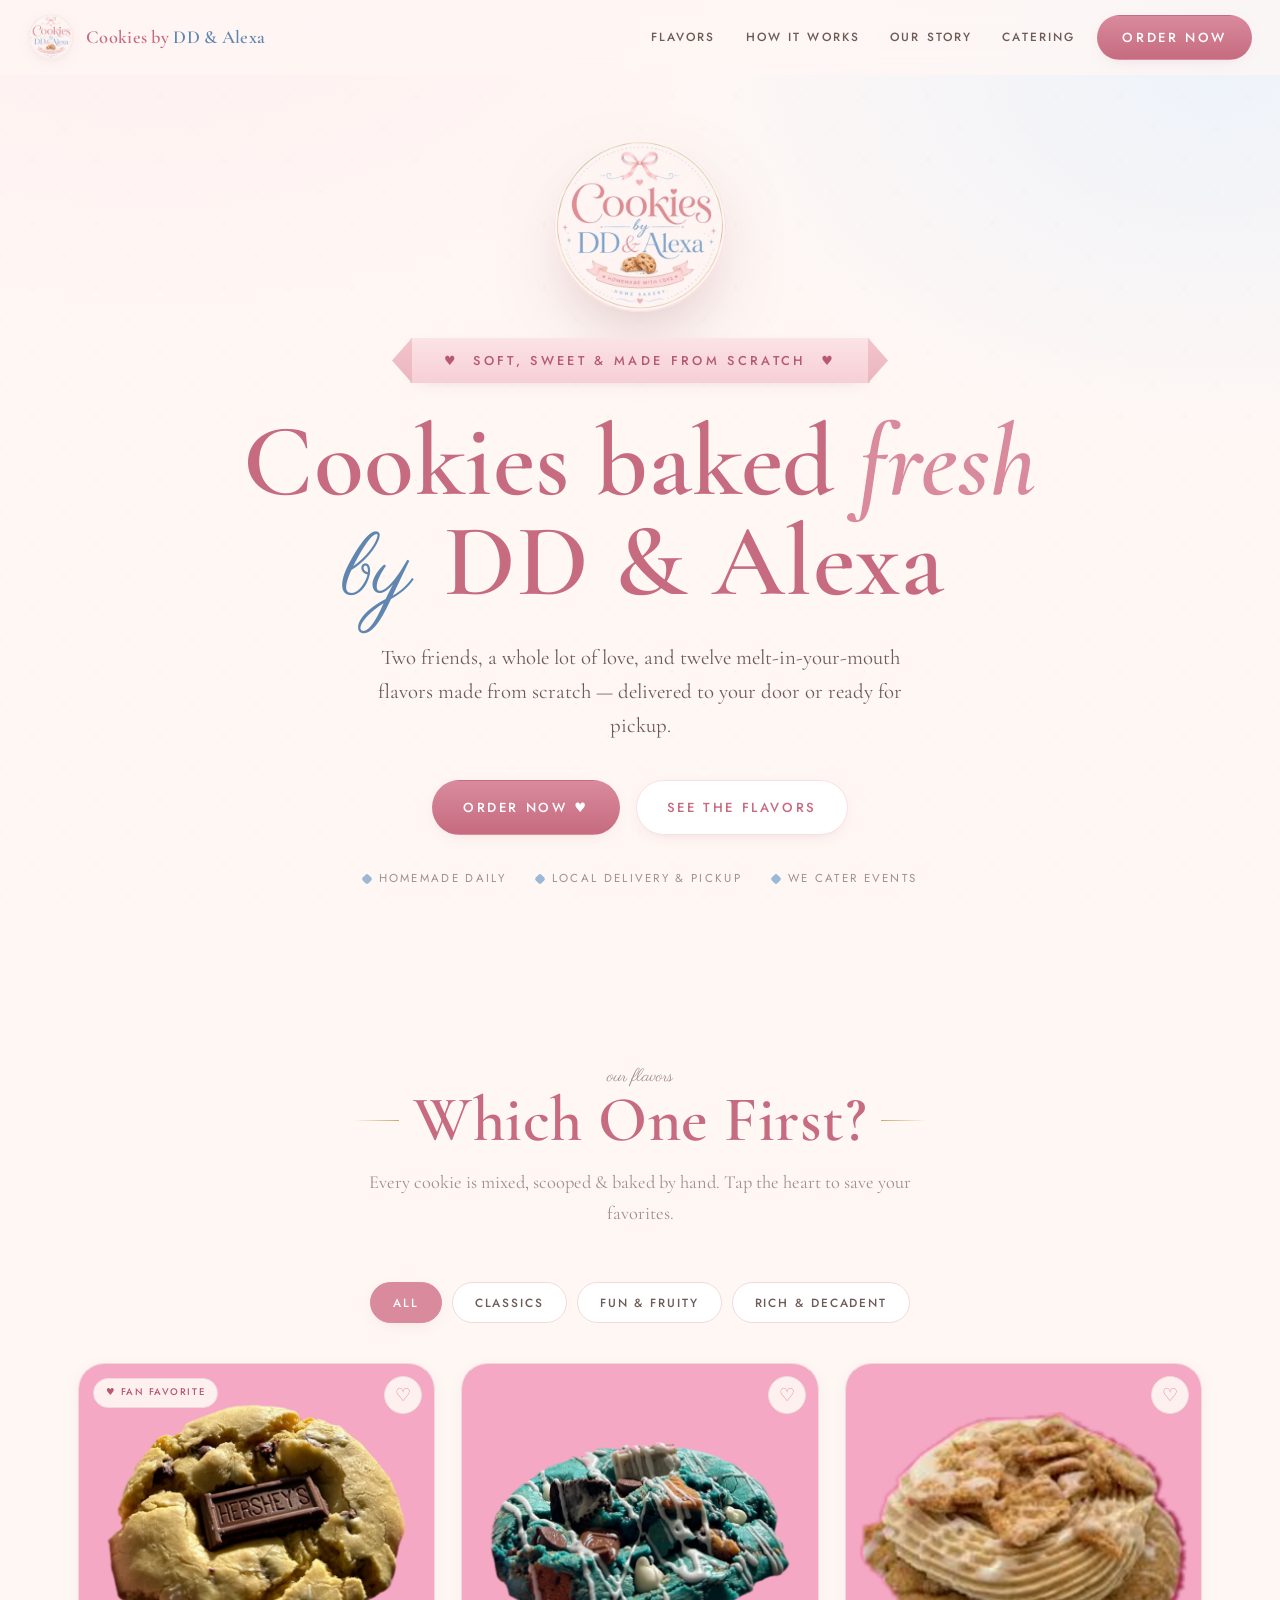
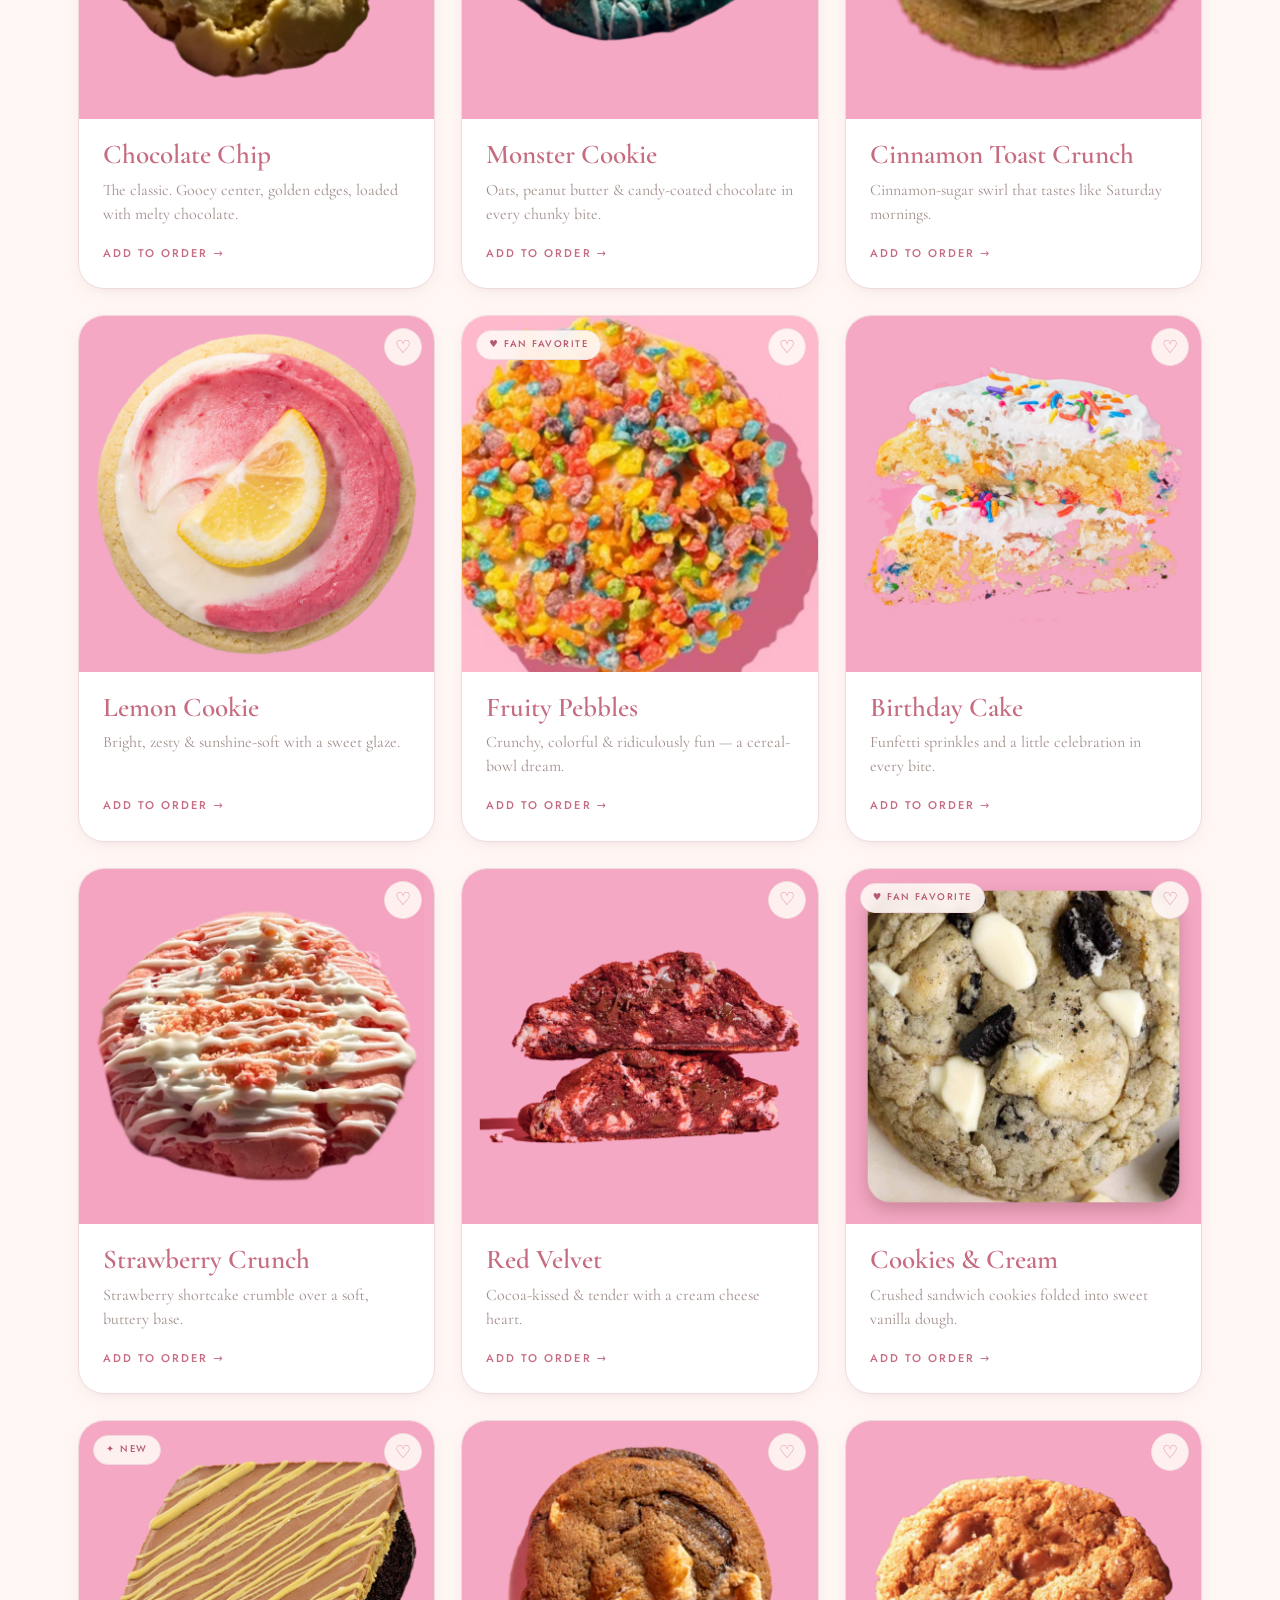
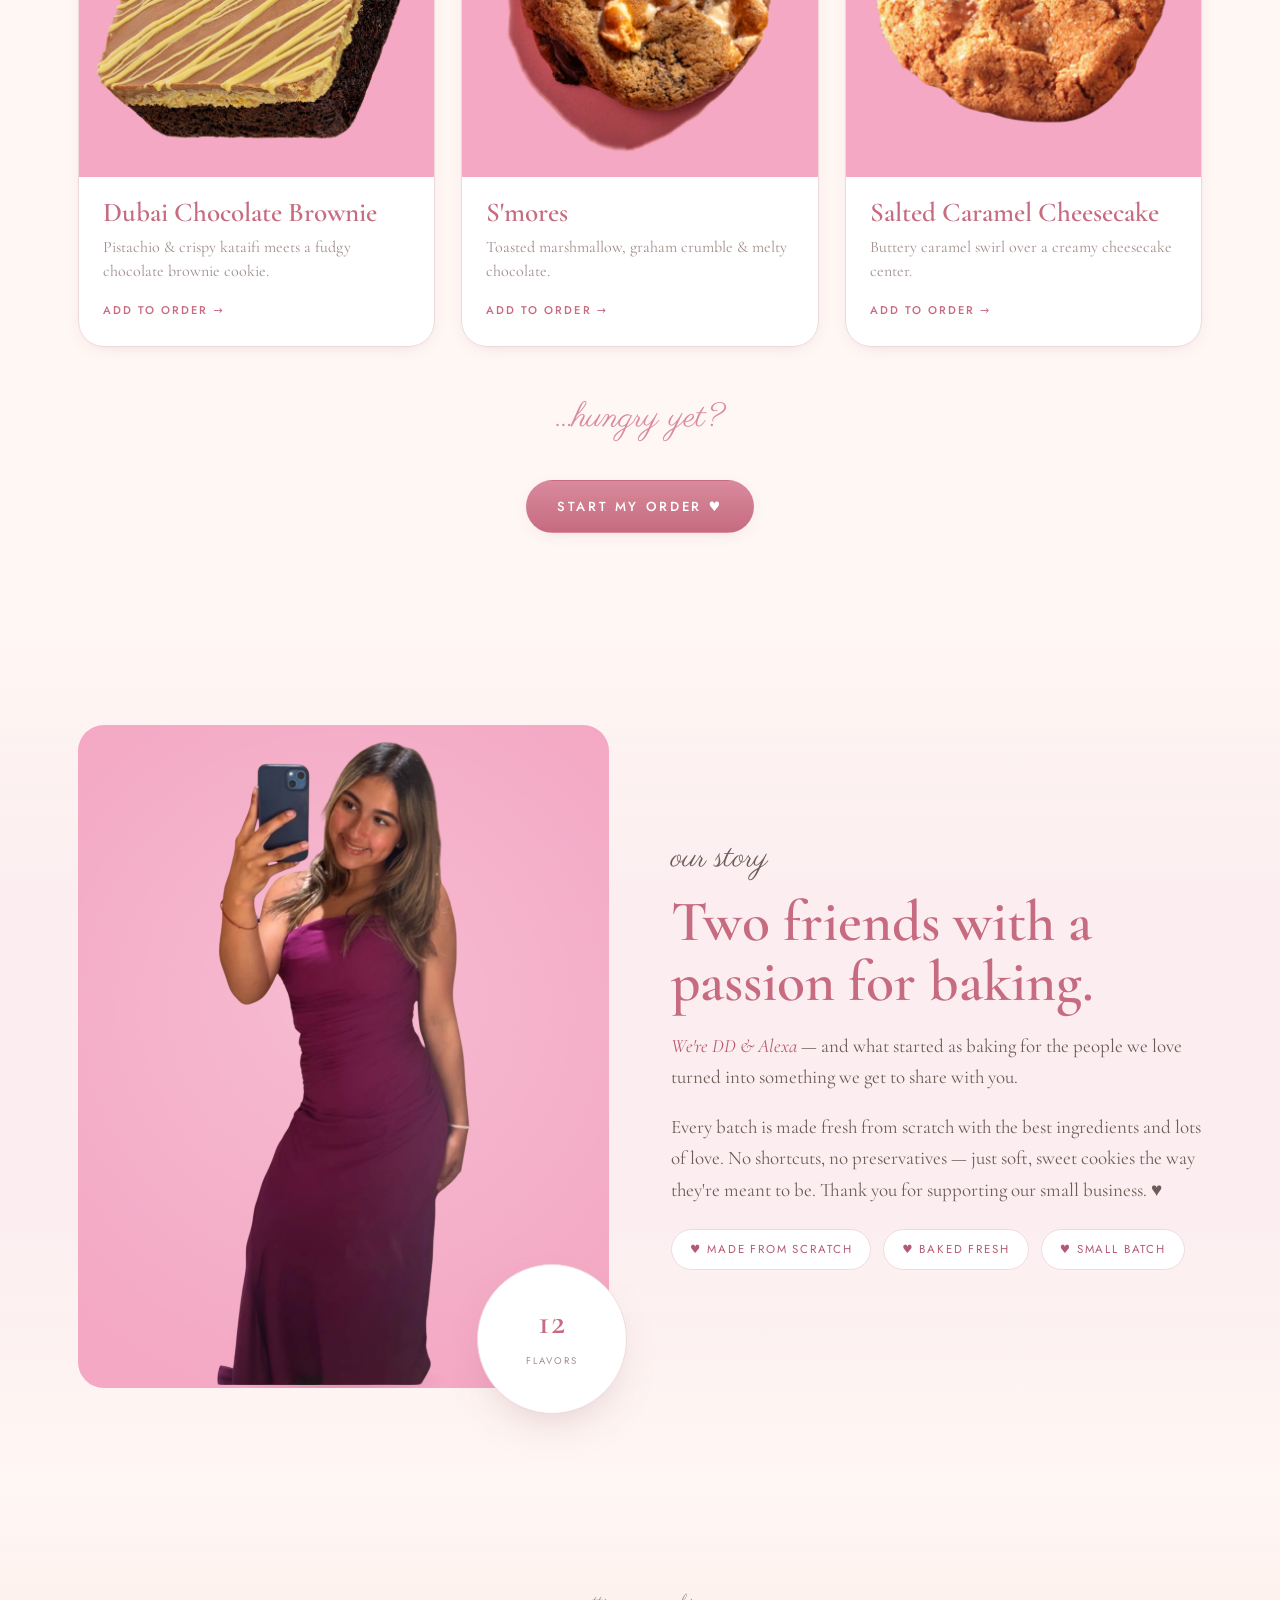
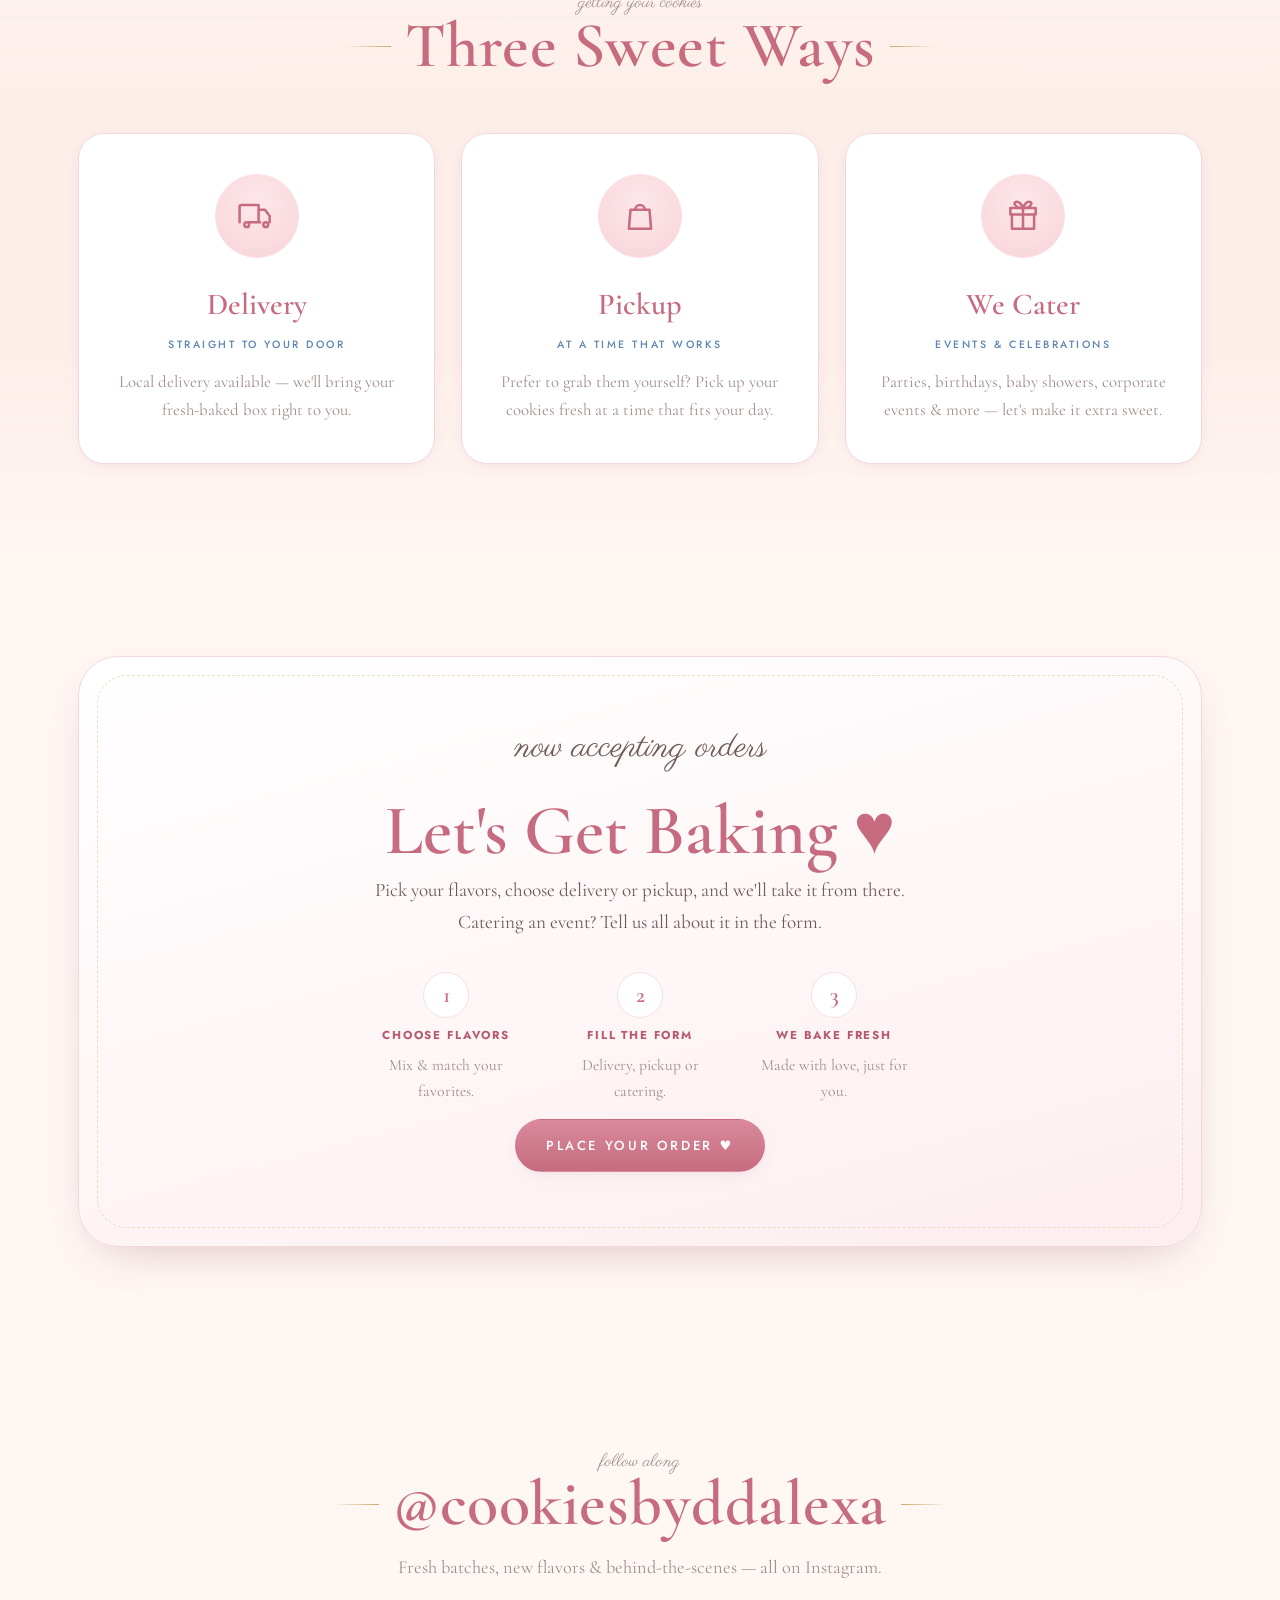
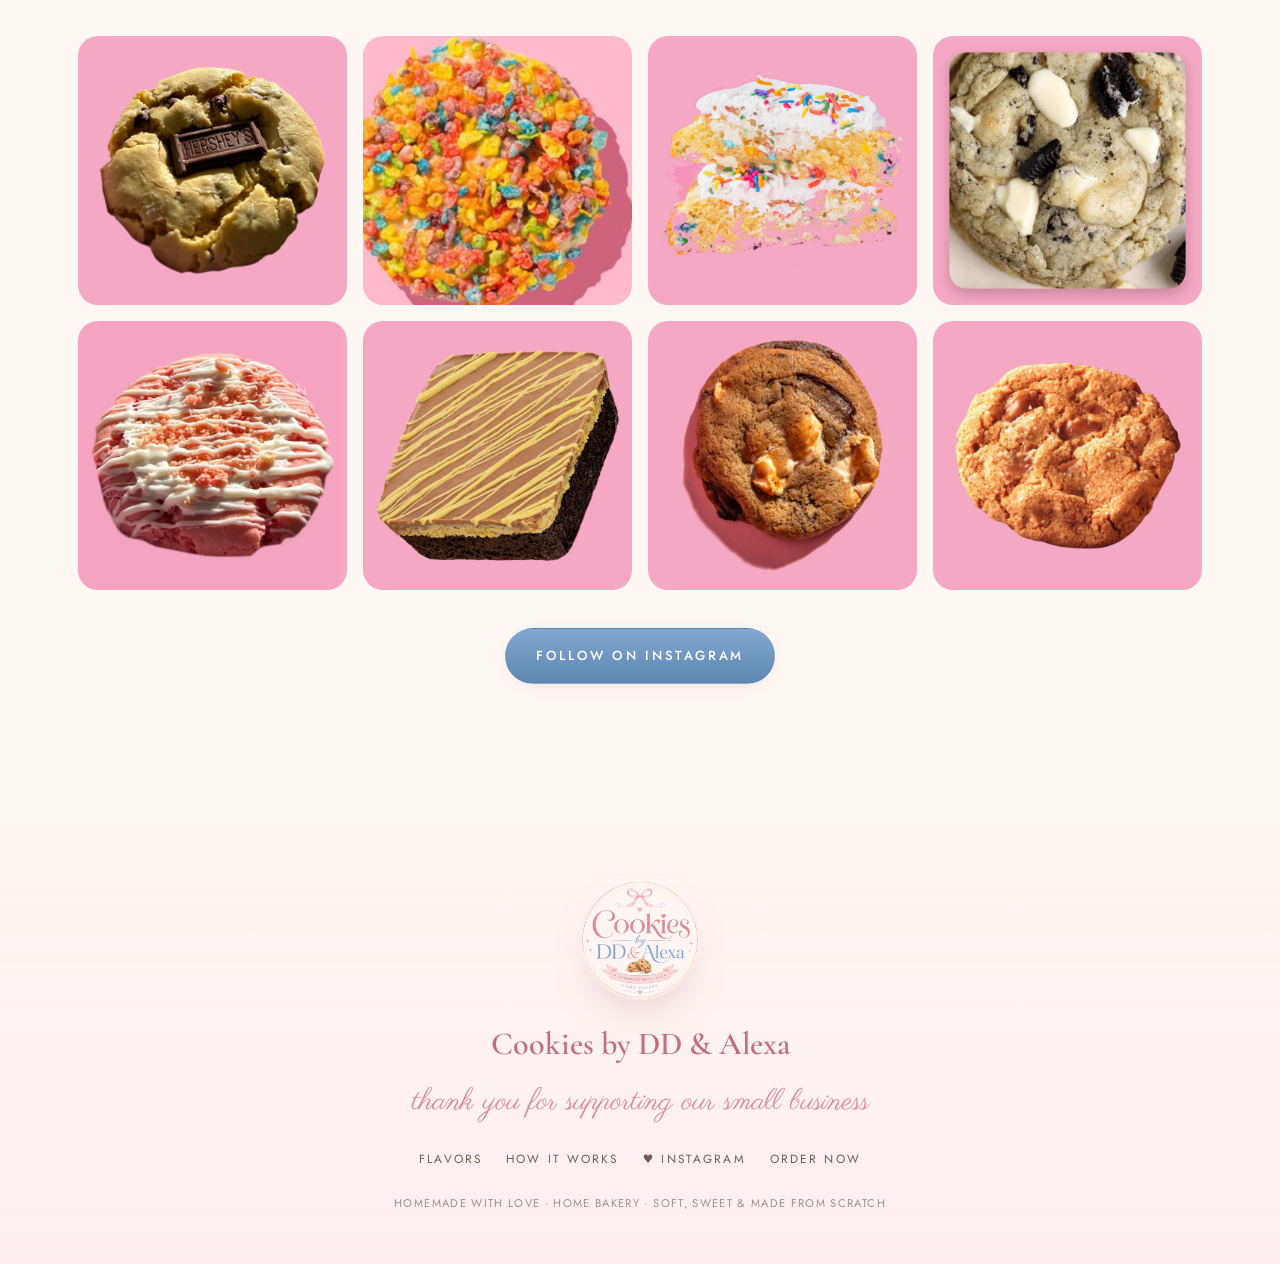
==== cookies-site/index.html @ d20aa659 "Implement Cookies by DD & Alexa site from Claude Design handoff One-page coquette bakery site: hero," ====
<!DOCTYPE html>
<html lang="en">
<head>
<meta charset="UTF-8" />
<meta name="viewport" content="width=device-width, initial-scale=1.0" />
<title>Cookies by DD &amp; Alexa — Homemade with Love</title>
<meta name="description" content="Soft, sweet & made from scratch. Homemade cookies by DD & Alexa — delivery, pickup & catering. Now accepting orders!" />
<link rel="icon" href="assets/logo.png" />
<link rel="stylesheet" href="styles.css" />
</head>
<body>

<!-- ========== NAV ========== -->
<nav class="nav" id="nav">
  <a class="nav-brand" href="#top">
    <img src="assets/logo.png" alt="Cookies by DD & Alexa logo" />
    <b>Cookies by <span>DD&nbsp;&amp;&nbsp;Alexa</span></b>
  </a>
  <div class="nav-right">
    <div class="nav-links" id="navlinks">
      <a href="#flavors">Flavors</a>
      <a href="#how">How it Works</a>
      <a href="#about">Our Story</a>
      <a href="#order">Catering</a>
      <button class="btn btn-primary nav-menu-cta" data-order>Order Now</button>
    </div>
    <button class="btn btn-primary nav-cta" data-order>Order Now</button>
    <button class="nav-burger" id="burger" aria-label="Menu"><span></span><span></span><span></span></button>
  </div>
</nav>

<span id="top"></span>

<!-- ========== HERO ========== -->
<header class="hero" data-screen-label="Hero">
  <div class="sparkles" id="sparkles"></div>
  <div class="wrap">
    <img class="hero-logo" src="assets/logo.png" alt="Cookies by DD & Alexa" />
    <div><span class="ribbon">♥&nbsp;&nbsp;Soft, Sweet &amp; Made From Scratch&nbsp;&nbsp;♥</span></div>
    <h1>Cookies baked <em>fresh</em><br /><span class="scriptword">by</span> DD &amp; Alexa</h1>
    <p class="hero-sub">Two friends, a whole lot of love, and twelve melt-in-your-mouth flavors made from scratch — delivered to your door or ready for pickup.</p>
    <div class="hero-cta">
      <button class="btn btn-primary" data-order>Order Now ♥</button>
      <a class="btn btn-ghost" href="#flavors">See the Flavors</a>
    </div>
    <div class="hero-meta">
      <span><i class="spk"></i> Homemade Daily</span>
      <span><i class="spk"></i> Local Delivery &amp; Pickup</span>
      <span><i class="spk"></i> We Cater Events</span>
    </div>
  </div>
</header>

<!-- ========== FLAVORS ========== -->
<section class="flavors section-pad" id="flavors" data-screen-label="Flavors">
  <div class="wrap">
    <div class="section-title reveal">
      <p class="eyebrow">our flavors</p>
      <div class="h-deco"><h2 class="display">Which One First?</h2></div>
      <p>Every cookie is mixed, scooped &amp; baked by hand. Tap the heart to save your favorites.</p>
    </div>

    <div class="filters reveal" id="filters">
      <button class="active" data-filter="all">All</button>
      <button data-filter="classic">Classics</button>
      <button data-filter="fun">Fun &amp; Fruity</button>
      <button data-filter="rich">Rich &amp; Decadent</button>
    </div>

    <div class="flavor-grid" id="flavorGrid"></div>

    <div class="flavor-note reveal">
      <p class="script">…hungry yet?</p>
      <div style="margin-top:14px;"><button class="btn btn-primary" data-order>Start My Order ♥</button></div>
    </div>
  </div>
</section>

<!-- ========== ABOUT ========== -->
<section class="about section-pad" id="about" data-screen-label="Our Story">
  <div class="wrap">
    <div class="about-grid">
      <div class="about-photo reveal">
        <div class="ph"><img src="assets/about.png" alt="Cookies by DD & Alexa — fresh baked" /></div>
        <div class="badge">
          <div><span class="display">12</span><br /><small>Flavors</small></div>
        </div>
      </div>
      <div class="about-text reveal">
        <p class="eyebrow">our story</p>
        <h2>Two friends with a passion for baking.</h2>
        <p><span class="lead">We're DD &amp; Alexa</span> — and what started as baking for the people we love turned into something we get to share with you.</p>
        <p>Every batch is made fresh from scratch with the best ingredients and lots of love. No shortcuts, no preservatives — just soft, sweet cookies the way they're meant to be. Thank you for supporting our small business. ♥</p>
        <div class="about-points">
          <span class="chip">♥ Made from scratch</span>
          <span class="chip">♥ Baked fresh</span>
          <span class="chip">♥ Small batch</span>
        </div>
      </div>
    </div>
  </div>
</section>

<!-- ========== HOW IT WORKS ========== -->
<section class="how section-pad" id="how" data-screen-label="How it Works">
  <div class="wrap">
    <div class="section-title reveal">
      <p class="eyebrow">getting your cookies</p>
      <div class="h-deco"><h2 class="display">Three Sweet Ways</h2></div>
    </div>
    <div class="how-grid">
      <div class="how-card reveal">
        <div class="how-icon">
          <svg viewBox="0 0 24 24" fill="none" stroke="currentColor" stroke-width="1.6" stroke-linecap="round" stroke-linejoin="round"><path d="M1 16V6a1 1 0 0 1 1-1h11v11M13 8h4l3 4v4M5.5 19a1.5 1.5 0 1 0 0-3 1.5 1.5 0 0 0 0 3Zm12 0a1.5 1.5 0 1 0 0-3 1.5 1.5 0 0 0 0 3ZM7 16h7"/></svg>
        </div>
        <h3>Delivery</h3>
        <div class="label">straight to your door</div>
        <p>Local delivery available — we'll bring your fresh-baked box right to you.</p>
      </div>
      <div class="how-card reveal">
        <div class="how-icon">
          <svg viewBox="0 0 24 24" fill="none" stroke="currentColor" stroke-width="1.6" stroke-linecap="round" stroke-linejoin="round"><path d="M6 8h12l1 12H5L6 8Z"/><path d="M9 8a3 3 0 0 1 6 0"/></svg>
        </div>
        <h3>Pickup</h3>
        <div class="label">at a time that works</div>
        <p>Prefer to grab them yourself? Pick up your cookies fresh at a time that fits your day.</p>
      </div>
      <div class="how-card reveal">
        <div class="how-icon">
          <svg viewBox="0 0 24 24" fill="none" stroke="currentColor" stroke-width="1.6" stroke-linecap="round" stroke-linejoin="round"><path d="M20 7H4v4h16V7Z"/><path d="M5 11v9h14v-9M12 7v13M12 7s-1.5-4-4-4-1.5 4 4 4Zm0 0s1.5-4 4-4 1.5 4-4 4Z"/></svg>
        </div>
        <h3>We Cater</h3>
        <div class="label">events &amp; celebrations</div>
        <p>Parties, birthdays, baby showers, corporate events &amp; more — let's make it extra sweet.</p>
      </div>
    </div>
  </div>
</section>

<!-- ========== ORDER CTA ========== -->
<section class="order section-pad" id="order" data-screen-label="Order">
  <div class="wrap">
    <div class="order-card reveal">
      <div class="gold-ring"></div>
      <p class="eyebrow">now accepting orders</p>
      <h2>Let's Get Baking ♥</h2>
      <p>Pick your flavors, choose delivery or pickup, and we'll take it from there. Catering an event? Tell us all about it in the form.</p>
      <div class="order-steps">
        <div class="order-step"><div class="num">1</div><b>Choose Flavors</b><span>Mix &amp; match your favorites.</span></div>
        <div class="order-step"><div class="num">2</div><b>Fill the Form</b><span>Delivery, pickup or catering.</span></div>
        <div class="order-step"><div class="num">3</div><b>We Bake Fresh</b><span>Made with love, just for you.</span></div>
      </div>
      <div style="margin-top:14px;"><button class="btn btn-primary" data-order>Place Your Order ♥</button></div>
    </div>
  </div>
</section>

<!-- ========== INSTAGRAM ========== -->
<section class="ig section-pad" id="ig" data-screen-label="Instagram">
  <div class="wrap">
    <div class="section-title reveal">
      <p class="eyebrow">follow along</p>
      <div class="h-deco"><h2 class="display">@cookiesbyddalexa</h2></div>
      <p>Fresh batches, new flavors &amp; behind-the-scenes — all on Instagram.</p>
    </div>
    <div class="ig-grid reveal" id="igGrid"></div>
    <div class="ig-foot reveal">
      <a class="btn btn-blue" href="https://www.instagram.com/cookiesbyddalexa" target="_blank" rel="noopener">Follow on Instagram</a>
    </div>
  </div>
</section>

<!-- ========== FOOTER ========== -->
<footer class="footer" data-screen-label="Footer">
  <div class="wrap">
    <img class="flogo" src="assets/logo.png" alt="Cookies by DD & Alexa" />
    <h3>Cookies by DD &amp; Alexa</h3>
    <p class="thanks">thank you for supporting our small business</p>
    <div class="footer-links">
      <a href="#flavors">Flavors</a>
      <a href="#how">How it Works</a>
      <a href="https://www.instagram.com/cookiesbyddalexa" target="_blank" rel="noopener">♥ Instagram</a>
      <a href="#" data-order>Order Now</a>
    </div>
    <p class="fine">Homemade with love · Home Bakery · Soft, sweet &amp; made from scratch</p>
  </div>
</footer>

<!-- ========== ORDER MODAL ========== -->
<div class="modal-back" id="modal">
  <div class="modal" role="dialog" aria-modal="true">
    <button class="x" id="modalX" aria-label="Close">×</button>
    <img src="assets/logo.png" alt="" />
    <h3>How would you like it?</h3>
    <p>Both go to the same quick order form.</p>
    <div class="opts">
      <a class="opt" data-form-go data-mode="delivery">
        <span class="oi"><svg viewBox="0 0 24 24" fill="none" stroke="currentColor" stroke-width="1.6" stroke-linecap="round" stroke-linejoin="round"><path d="M1 16V6a1 1 0 0 1 1-1h11v11M13 8h4l3 4v4M5.5 19a1.5 1.5 0 1 0 0-3 1.5 1.5 0 0 0 0 3Zm12 0a1.5 1.5 0 1 0 0-3 1.5 1.5 0 0 0 0 3ZM7 16h7"/></svg></span>
        <span><b>Delivery</b><small>We'll bring them to your door</small></span>
        <span class="arr">→</span>
      </a>
      <a class="opt" data-form-go data-mode="pickup">
        <span class="oi"><svg viewBox="0 0 24 24" fill="none" stroke="currentColor" stroke-width="1.6" stroke-linecap="round" stroke-linejoin="round"><path d="M6 8h12l1 12H5L6 8Z"/><path d="M9 8a3 3 0 0 1 6 0"/></svg></span>
        <span><b>Pickup</b><small>Grab them fresh at a set time</small></span>
        <span class="arr">→</span>
      </a>
      <a class="opt" data-form-go data-mode="catering">
        <span class="oi"><svg viewBox="0 0 24 24" fill="none" stroke="currentColor" stroke-width="1.6" stroke-linecap="round" stroke-linejoin="round"><path d="M20 7H4v4h16V7Z"/><path d="M5 11v9h14v-9M12 7v13M12 7s-1.5-4-4-4-1.5 4 4 4Zm0 0s1.5-4 4-4 1.5 4-4 4Z"/></svg></span>
        <span><b>Catering</b><small>Parties, showers &amp; events</small></span>
        <span class="arr">→</span>
      </a>
    </div>
  </div>
</div>

<button class="totop" id="totop" aria-label="Back to top">
  <svg viewBox="0 0 24 24" width="20" height="20" fill="none" stroke="currentColor" stroke-width="2" stroke-linecap="round" stroke-linejoin="round"><path d="M12 19V5M5 12l7-7 7 7"/></svg>
</button>

<script src="script.js"></script>
</body>
</html>
---- cookies-site/styles.css ----
/* ============================================================
   Cookies by DD & Alexa — coquette bakery design system
   ============================================================ */
@import url('https://fonts.googleapis.com/css2?family=Cormorant+Garamond:ital,wght@0,400;0,500;0,600;0,700;1,400;1,500&family=Jost:wght@300;400;500;600&family=Parisienne&display=swap');

:root{
  /* palette pulled from the brand kit */
  --cream:        #fff7f4;
  --cream-2:      #fdeee9;
  --blush:        #f9dfe2;
  --blush-soft:   #fceef0;
  --rose:         #d98a9c;
  --rose-deep:    #c66b80;
  --rose-ink:     #b65a72;
  --blue:         #82a8cf;
  --blue-deep:    #5f86b1;
  --gold:         #c8a96c;
  --gold-soft:    #e7d4a8;
  --cookie:       #c08a5a;
  --heart:        #e07083;
  --ink:          #6e5b58;
  --ink-soft:     #a08e8a;
  --line:         #f0d9dc;

  --font-display: 'Cormorant Garamond', Georgia, serif;
  --font-script:  'Parisienne', cursive;
  --font-label:   'Jost', system-ui, sans-serif;

  --shadow-sm: 0 4px 18px -10px rgba(150,90,100,.35);
  --shadow-md: 0 18px 50px -24px rgba(150,90,100,.45);
  --shadow-lg: 0 30px 80px -30px rgba(150,90,100,.5);
  --radius: 26px;
  --maxw: 1180px;
}

*{ box-sizing:border-box; }
html{ scroll-behavior:smooth; scroll-padding-top:90px; }
body{
  margin:0;
  font-family:var(--font-display);
  color:var(--ink);
  background:var(--cream);
  font-size:19px;
  line-height:1.65;
  -webkit-font-smoothing:antialiased;
  overflow-x:hidden;
}
img{ max-width:100%; display:block; }
a{ color:inherit; text-decoration:none; }

/* page texture: faint dotted stars + warm wash */
body::before{
  content:""; position:fixed; inset:0; z-index:-2;
  background:
    radial-gradient(1100px 700px at 12% -8%, #ffeef0 0%, transparent 55%),
    radial-gradient(1000px 680px at 95% 8%, #eef3fa 0%, transparent 55%),
    var(--cream);
}
body::after{
  content:""; position:fixed; inset:0; z-index:-1; opacity:.5;
  background-image:
    radial-gradient(circle, rgba(216,138,156,.18) 1.4px, transparent 1.6px),
    radial-gradient(circle, rgba(130,168,207,.16) 1.4px, transparent 1.6px);
  background-size:64px 64px, 64px 64px;
  background-position:0 0, 32px 32px;
}

/* ---------- shared layout ---------- */
.wrap{ max-width:var(--maxw); margin:0 auto; padding:0 28px; }
section{ position:relative; }
.section-pad{ padding:96px 0; }

.eyebrow{
  font-family:var(--font-script);
  color:var(--rose);
  font-size:1.8rem;
  line-height:1;
  margin:0 0 6px;
}
.h-deco{ display:flex; align-items:center; justify-content:center; gap:14px; color:var(--rose); }
.h-deco::before, .h-deco::after{
  content:""; height:1px; width:46px;
  background:linear-gradient(90deg,transparent,var(--gold));
}
.h-deco::after{ background:linear-gradient(90deg,var(--gold),transparent); }
.display{
  font-family:var(--font-display);
  font-weight:600;
  letter-spacing:.5px;
  line-height:1.04;
  color:var(--rose-deep);
  margin:0;
}
.section-title{ text-align:center; margin-bottom:54px; }
.section-title .display{ font-size:clamp(2.6rem,5.2vw,4rem); }
.section-title p{
  max-width:560px; margin:14px auto 0; color:var(--ink-soft);
  font-size:1.15rem;
}
.label{
  font-family:var(--font-label);
  text-transform:uppercase;
  letter-spacing:.28em;
  font-weight:500;
}

/* hearts + sparkle bits */
.hrt{ color:var(--heart); }
.spk{ display:inline-block; width:8px; height:8px; background:var(--blue); transform:rotate(45deg); border-radius:2px; opacity:.8; }

/* ---------- buttons ---------- */
.btn{
  font-family:var(--font-label);
  text-transform:uppercase; letter-spacing:.2em; font-weight:500;
  font-size:.82rem;
  display:inline-flex; align-items:center; gap:.6em;
  padding:16px 30px; border-radius:999px; cursor:pointer;
  border:1.5px solid transparent; transition:.28s cubic-bezier(.2,.7,.3,1);
  white-space:nowrap;
}
.btn-primary{
  background:linear-gradient(180deg,var(--rose) 0%, var(--rose-deep) 100%);
  color:#fff; box-shadow:var(--shadow-sm);
}
.btn-primary:hover{ transform:translateY(-3px); box-shadow:var(--shadow-md); filter:saturate(1.05); }
.btn-ghost{
  background:#fff; color:var(--rose-deep); border-color:var(--blush);
  box-shadow:var(--shadow-sm);
}
.btn-ghost:hover{ transform:translateY(-3px); border-color:var(--rose); box-shadow:var(--shadow-md); }
.btn-blue{ background:linear-gradient(180deg,var(--blue),var(--blue-deep)); color:#fff; box-shadow:var(--shadow-sm); }
.btn-blue:hover{ transform:translateY(-3px); box-shadow:var(--shadow-md); }

/* ---------- ribbon banner ---------- */
.ribbon{
  display:inline-block; position:relative;
  background:linear-gradient(180deg,#fbe3e6,#f6cfd5);
  color:var(--rose-ink);
  font-family:var(--font-label); text-transform:uppercase;
  letter-spacing:.26em; font-weight:500; font-size:.8rem;
  padding:12px 34px; box-shadow:var(--shadow-sm);
}
.ribbon::before, .ribbon::after{
  content:""; position:absolute; top:0; width:20px; height:100%;
  background:linear-gradient(180deg,#f3c4cb,#eab6bf);
}
.ribbon::before{ left:-18px; clip-path:polygon(0 50%,100% 0,100% 100%); }
.ribbon::after{ right:-18px; clip-path:polygon(100% 50%,0 0,0 100%); }

/* ============================================================
   NAV
   ============================================================ */
.nav{
  position:fixed; top:0; left:0; right:0; z-index:50;
  display:flex; align-items:center; justify-content:space-between;
  gap:20px; padding:14px 28px;
  background:rgba(255,247,244,.72); backdrop-filter:blur(14px);
  border-bottom:1px solid transparent; transition:.3s;
}
.nav.scrolled{ border-bottom-color:var(--line); box-shadow:0 10px 30px -22px rgba(150,90,100,.5); padding:10px 28px; }
.nav-brand{ display:flex; align-items:center; gap:12px; }
.nav-brand img{ width:46px; height:46px; border-radius:50%; box-shadow:var(--shadow-sm); transition:.3s; }
.nav.scrolled .nav-brand img{ width:40px; height:40px; }
.nav-brand b{ font-family:var(--font-display); font-weight:600; font-size:1.15rem; color:var(--rose-deep); letter-spacing:.3px; }
.nav-brand b span{ color:var(--blue-deep); }
.nav-right{ display:flex; align-items:center; gap:22px; }
.nav-links{ display:flex; align-items:center; gap:30px; }
.nav-menu-cta{ display:none; }
.nav-links a{
  font-family:var(--font-label); text-transform:uppercase; letter-spacing:.18em;
  font-size:.74rem; font-weight:500; color:var(--ink); position:relative; padding:4px 0;
}
.nav-links a::after{ content:""; position:absolute; left:0; bottom:-2px; height:1.5px; width:0; background:var(--rose); transition:.28s; }
.nav-links a:hover{ color:var(--rose-deep); }
.nav-links a:hover::after{ width:100%; }
.nav .btn{ padding:12px 24px; }
.nav-burger{ display:none; background:none; border:0; cursor:pointer; flex-direction:column; gap:5px; padding:8px; }
.nav-burger.open span:nth-child(1){ transform:translateY(7px) rotate(45deg); }
.nav-burger.open span:nth-child(2){ opacity:0; }
.nav-burger.open span:nth-child(3){ transform:translateY(-7px) rotate(-45deg); }
.nav-burger span{ width:24px; height:2px; background:var(--rose-deep); border-radius:2px; transition:.3s; }

/* ============================================================
   HERO
   ============================================================ */
.hero{ padding:140px 0 70px; text-align:center; position:relative; }
.hero-logo{
  width:172px; height:172px; border-radius:50%; margin:0 auto 26px;
  box-shadow:var(--shadow-lg); animation:floaty 6s ease-in-out infinite;
}
@keyframes floaty{ 0%,100%{ transform:translateY(0) } 50%{ transform:translateY(-12px) } }
.hero .ribbon{ margin-bottom:28px; }
.hero h1{
  font-family:var(--font-display); font-weight:600;
  font-size:clamp(3.2rem,8vw,6.6rem); line-height:.98; margin:0;
  color:var(--rose-deep); letter-spacing:.5px;
}
.hero h1 .scriptword{ font-family:var(--font-script); font-weight:400; color:var(--blue-deep); font-size:.86em; display:inline-block; padding:0 .08em; }
.hero h1 em{ font-style:italic; color:var(--rose); }
.hero-sub{
  max-width:560px; margin:24px auto 36px; font-size:1.3rem; color:var(--ink);
}
.hero-cta{ display:flex; gap:16px; justify-content:center; flex-wrap:wrap; }
.hero-meta{ margin-top:34px; display:flex; gap:30px; justify-content:center; flex-wrap:wrap; color:var(--ink-soft); }
.hero-meta span{ font-family:var(--font-label); text-transform:uppercase; letter-spacing:.2em; font-size:.72rem; display:flex; align-items:center; gap:8px; }

/* floating sparkles */
.sparkles{ position:absolute; inset:0; pointer-events:none; overflow:hidden; }
.sparkles i{
  position:absolute; width:10px; height:10px; border-radius:2px; transform:rotate(45deg);
  opacity:.0; animation:twinkle 5s ease-in-out infinite;
}
@keyframes twinkle{ 0%,100%{ opacity:0; transform:rotate(45deg) scale(.6) } 50%{ opacity:.85; transform:rotate(45deg) scale(1) } }

/* ============================================================
   ABOUT
   ============================================================ */
.about{ background:linear-gradient(180deg,transparent, var(--blush-soft) 30%, var(--blush-soft) 70%, transparent); }
.about-grid{ display:grid; grid-template-columns:1fr 1fr; gap:62px; align-items:center; }
.about-photo{ position:relative; }
.about-photo .ph{ aspect-ratio:4/5; border-radius:var(--radius); }
.about-photo .badge{
  position:absolute; bottom:-26px; right:-18px; width:150px; height:150px; border-radius:50%;
  background:#fff; box-shadow:var(--shadow-md); display:grid; place-content:center; text-align:center;
  border:1px solid var(--line); padding:10px;
}
.about-photo .badge .display{ font-size:2.2rem; line-height:.9; }
.about-photo .badge small{ font-family:var(--font-label); text-transform:uppercase; letter-spacing:.2em; font-size:.6rem; color:var(--ink-soft); }
.about-text .eyebrow{ font-size:2rem; }
.about-text h2{ font-family:var(--font-display); font-weight:600; font-size:clamp(2.4rem,4.5vw,3.6rem); color:var(--rose-deep); margin:.1em 0 .3em; line-height:1.04; }
.about-text p{ color:var(--ink); margin:0 0 18px; }
.about-text p .lead{ color:var(--rose-ink); font-style:italic; }
.about-points{ display:flex; gap:12px; flex-wrap:wrap; margin-top:24px; }
.about-points .chip{
  font-family:var(--font-label); text-transform:uppercase; letter-spacing:.16em; font-size:.72rem;
  padding:10px 18px; border-radius:999px; background:#fff; border:1px solid var(--line); color:var(--rose-ink);
  display:flex; align-items:center; gap:8px;
}

/* ============================================================
   FLAVORS
   ============================================================ */
.filters{ display:flex; gap:10px; justify-content:center; flex-wrap:wrap; margin-bottom:40px; }
.filters button{
  font-family:var(--font-label); text-transform:uppercase; letter-spacing:.16em; font-size:.74rem; font-weight:500;
  padding:11px 22px; border-radius:999px; cursor:pointer; transition:.25s;
  background:#fff; border:1.5px solid var(--line); color:var(--ink);
}
.filters button:hover{ border-color:var(--rose); color:var(--rose-deep); }
.filters button.active{ background:var(--rose); border-color:var(--rose); color:#fff; box-shadow:var(--shadow-sm); }

.flavor-grid{ display:grid; grid-template-columns:repeat(3,1fr); gap:26px; }
.flavor{
  background:#fff; border:1px solid var(--line); border-radius:var(--radius); overflow:hidden;
  box-shadow:var(--shadow-sm); transition:.3s cubic-bezier(.2,.7,.3,1); position:relative;
  display:flex; flex-direction:column;
}
.flavor:hover{ transform:translateY(-8px); box-shadow:var(--shadow-md); border-color:var(--blush); }
.flavor .ph{ aspect-ratio:1/1; border-radius:0; }
.flavor-body{ padding:22px 24px 26px; display:flex; flex-direction:column; gap:8px; flex:1; }
.flavor-body h3{ font-family:var(--font-display); font-weight:600; font-size:1.7rem; color:var(--rose-deep); margin:0; line-height:1.05; }
.flavor-body p{ font-size:1rem; color:var(--ink-soft); margin:0; line-height:1.5; flex:1; }
.flavor-foot{ display:flex; align-items:center; justify-content:space-between; margin-top:10px; }
.flavor-foot .order-link{
  font-family:var(--font-label); text-transform:uppercase; letter-spacing:.18em; font-size:.7rem; font-weight:500;
  color:var(--rose-deep); display:inline-flex; align-items:center; gap:6px; transition:.25s;
}
.flavor-foot .order-link:hover{ gap:11px; color:var(--rose-ink); }
.tag{
  position:absolute; top:14px; left:14px; z-index:2;
  font-family:var(--font-label); text-transform:uppercase; letter-spacing:.16em; font-size:.6rem; font-weight:500;
  background:rgba(255,247,244,.92); color:var(--rose-ink); padding:6px 12px; border-radius:999px;
  border:1px solid var(--line); display:flex; align-items:center; gap:5px; backdrop-filter:blur(4px);
}
.fav-btn{
  position:absolute; top:12px; right:12px; z-index:2; width:38px; height:38px; border-radius:50%;
  background:rgba(255,247,244,.92); border:1px solid var(--line); cursor:pointer; color:var(--rose);
  display:grid; place-content:center; font-size:1.1rem; transition:.25s; backdrop-filter:blur(4px);
}
.fav-btn:hover{ transform:scale(1.12); }
.fav-btn.on{ color:#fff; background:var(--heart); border-color:var(--heart); }

.flavor-note{ text-align:center; margin-top:44px; }
.flavor-note .script{ font-family:var(--font-script); color:var(--rose); font-size:2.1rem; }

/* ============================================================
   HOW IT WORKS
   ============================================================ */
.how{ background:linear-gradient(180deg,transparent, var(--cream-2) 30%, var(--cream-2) 70%, transparent); }
.how-grid{ display:grid; grid-template-columns:repeat(3,1fr); gap:26px; }
.how-card{
  background:#fff; border:1px solid var(--line); border-radius:var(--radius); padding:40px 32px; text-align:center;
  box-shadow:var(--shadow-sm); transition:.3s; position:relative; overflow:hidden;
}
.how-card:hover{ transform:translateY(-6px); box-shadow:var(--shadow-md); }
.how-icon{
  width:84px; height:84px; border-radius:50%; margin:0 auto 22px; display:grid; place-content:center;
  background:radial-gradient(circle at 50% 35%, #fde7ea, #f8d3d9); color:var(--rose-deep); border:1px solid var(--blush);
}
.how-icon svg{ width:38px; height:38px; }
.how-card h3{ font-family:var(--font-display); font-weight:600; font-size:1.9rem; color:var(--rose-deep); margin:0 0 6px; }
.how-card .label{ font-size:.66rem; color:var(--blue-deep); margin-bottom:14px; letter-spacing:.24em; }
.how-card p{ color:var(--ink-soft); font-size:1.05rem; margin:0; }

/* ============================================================
   ORDER CTA
   ============================================================ */
.order{ text-align:center; }
.order-card{
  position:relative; overflow:hidden;
  background:linear-gradient(165deg,#fff 0%, #fdeef0 100%);
  border:1px solid var(--line); border-radius:40px; padding:74px 40px;
  box-shadow:var(--shadow-md);
}
.order-card .gold-ring{
  position:absolute; inset:18px; border:1.5px dashed var(--gold-soft); border-radius:30px; pointer-events:none; opacity:.7;
}
.order-card .eyebrow{ font-size:2.2rem; }
.order-card h2{ font-family:var(--font-display); font-weight:600; font-size:clamp(2.6rem,5.5vw,4.4rem); color:var(--rose-deep); margin:0 0 8px; line-height:1; }
.order-card p{ max-width:540px; margin:0 auto 30px; color:var(--ink); font-size:1.2rem; }
.order-steps{ display:flex; gap:34px; justify-content:center; flex-wrap:wrap; margin:34px auto 6px; max-width:680px; }
.order-step{ display:flex; flex-direction:column; align-items:center; gap:8px; width:160px; }
.order-step .num{
  width:46px; height:46px; border-radius:50%; display:grid; place-content:center;
  background:#fff; border:1.5px solid var(--blush); color:var(--rose-deep); font-family:var(--font-display); font-weight:600; font-size:1.4rem;
}
.order-step b{ font-family:var(--font-label); text-transform:uppercase; letter-spacing:.16em; font-size:.72rem; color:var(--rose-ink); }
.order-step span{ font-size:.98rem; color:var(--ink-soft); }

/* ============================================================
   INSTAGRAM
   ============================================================ */
.ig-grid{ display:grid; grid-template-columns:repeat(4,1fr); gap:16px; margin-bottom:38px; }
.ig-grid .ph{ aspect-ratio:1/1; border-radius:20px; transition:.3s; cursor:pointer; }
.ig-grid .ph:hover{ transform:scale(1.03) rotate(-1deg); box-shadow:var(--shadow-md); }
.ig-foot{ text-align:center; }

/* ============================================================
   FOOTER
   ============================================================ */
.footer{ margin-top:30px; padding:70px 0 40px; text-align:center; background:linear-gradient(180deg,transparent,var(--blush-soft)); }
.footer img.flogo{ width:120px; height:120px; border-radius:50%; margin:0 auto 18px; box-shadow:var(--shadow-md); }
.footer h3{ font-family:var(--font-display); font-weight:600; font-size:2rem; color:var(--rose-deep); margin:0 0 4px; }
.footer .thanks{ font-family:var(--font-script); color:var(--rose); font-size:1.9rem; margin:6px 0 22px; }
.footer-links{ display:flex; gap:24px; justify-content:center; align-items:center; flex-wrap:wrap; margin-bottom:26px; }
.footer-links a{ font-family:var(--font-label); text-transform:uppercase; letter-spacing:.18em; font-size:.74rem; color:var(--ink); display:flex; align-items:center; gap:8px; transition:.25s; }
.footer-links a:hover{ color:var(--rose-deep); }
.footer .fine{ font-family:var(--font-label); font-size:.7rem; letter-spacing:.12em; color:var(--ink-soft); text-transform:uppercase; }

/* ---------- image placeholders ---------- */
.ph{
  position:relative; overflow:hidden;
  background:
    repeating-linear-gradient(45deg, rgba(216,138,156,.10) 0 12px, rgba(216,138,156,.04) 12px 24px),
    linear-gradient(135deg,#fceef0,#f7dee2);
  display:grid; place-content:center; text-align:center;
}
.ph span{
  font-family:'Jost',monospace; font-size:.62rem; letter-spacing:.18em; text-transform:uppercase;
  color:var(--rose-ink); background:rgba(255,247,244,.78); padding:7px 13px; border-radius:999px; border:1px solid var(--line);
}
.ph img{ width:100%; height:100%; object-fit:cover; display:block; }
.ph .ph-heart{ position:absolute; font-size:2.4rem; color:rgba(224,112,131,.32); top:16px; right:18px; }

/* ---------- order modal ---------- */
.modal-back{
  position:fixed; inset:0; z-index:100; background:rgba(110,70,80,.42); backdrop-filter:blur(6px);
  display:grid; place-content:center; padding:24px; opacity:0; pointer-events:none; transition:.3s;
}
.modal-back.open{ opacity:1; pointer-events:auto; }
.modal{
  background:var(--cream); border-radius:32px; max-width:480px; width:100%; padding:44px 40px; text-align:center;
  box-shadow:var(--shadow-lg); border:1px solid var(--line); position:relative;
  transform:translateY(18px) scale(.97); transition:.34s cubic-bezier(.2,.8,.3,1);
}
.modal-back.open .modal{ transform:none; }
.modal .x{ position:absolute; top:16px; right:18px; background:none; border:0; font-size:1.5rem; cursor:pointer; color:var(--ink-soft); line-height:1; }
.modal img{ width:78px; height:78px; border-radius:50%; margin:0 auto 14px; box-shadow:var(--shadow-sm); }
.modal h3{ font-family:var(--font-display); font-weight:600; font-size:2.2rem; color:var(--rose-deep); margin:0 0 4px; }
.modal p{ color:var(--ink-soft); margin:0 0 26px; font-size:1.05rem; }
.modal .opts{ display:grid; gap:12px; }
.modal .opt{
  display:flex; align-items:center; gap:16px; text-align:left; padding:16px 20px; border-radius:18px;
  background:#fff; border:1.5px solid var(--line); cursor:pointer; transition:.25s;
}
.modal .opt:hover{ border-color:var(--rose); transform:translateY(-2px); box-shadow:var(--shadow-sm); }
.modal .opt .oi{ width:46px; height:46px; border-radius:50%; display:grid; place-content:center; background:#fceef0; color:var(--rose-deep); flex:none; }
.modal .opt .oi svg{ width:24px; height:24px; }
.modal .opt b{ font-family:var(--font-label); text-transform:uppercase; letter-spacing:.14em; font-size:.8rem; color:var(--rose-ink); display:block; }
.modal .opt small{ color:var(--ink-soft); font-size:.92rem; }
.modal .opt .arr{ margin-left:auto; color:var(--rose); }

/* ---------- reveal on scroll ---------- */
.reveal{ opacity:0; transform:translateY(26px); transition:.7s cubic-bezier(.2,.7,.3,1); }
.reveal.in{ opacity:1; transform:none; }

/* ---------- back to top ---------- */
.totop{
  position:fixed; right:24px; bottom:24px; z-index:40; width:50px; height:50px; border-radius:50%;
  background:#fff; border:1px solid var(--line); box-shadow:var(--shadow-md); cursor:pointer; color:var(--rose-deep);
  display:grid; place-content:center; opacity:0; transform:translateY(14px); pointer-events:none; transition:.3s;
}
.totop.show{ opacity:1; transform:none; pointer-events:auto; }
.totop:hover{ background:var(--rose); color:#fff; }

/* ============================================================
   RESPONSIVE
   ============================================================ */
@media (max-width:960px){
  .flavor-grid{ grid-template-columns:repeat(2,1fr); }
  .how-grid{ grid-template-columns:1fr; max-width:460px; margin:0 auto; }
  .about-grid{ grid-template-columns:1fr; gap:60px; }
  .about-photo{ max-width:420px; margin:0 auto; }
  .ig-grid{ grid-template-columns:repeat(2,1fr); }
}
@media (max-width:680px){
  body{ font-size:18px; }
  .section-pad{ padding:70px 0; }
  .nav-links{
    position:fixed; inset:62px 0 auto 0; flex-direction:column; gap:0; background:var(--cream);
    border-bottom:1px solid var(--line); padding:0; max-height:0; overflow:hidden; transition:.35s;
  }
  .nav-links.open{ max-height:380px; padding:12px 0 20px; box-shadow:var(--shadow-md); }
  .nav-links a{ padding:14px 28px; width:100%; }
  .nav-menu-cta{ display:inline-flex; margin:8px 28px 0; }
  .nav-burger{ display:flex; }
  .nav-cta{ display:none; }
  .flavor-grid{ grid-template-columns:1fr; max-width:380px; margin:0 auto; }
  .hero{ padding:120px 0 50px; }
  .order-card{ padding:54px 22px; }
  .order-steps{ gap:24px; }
}
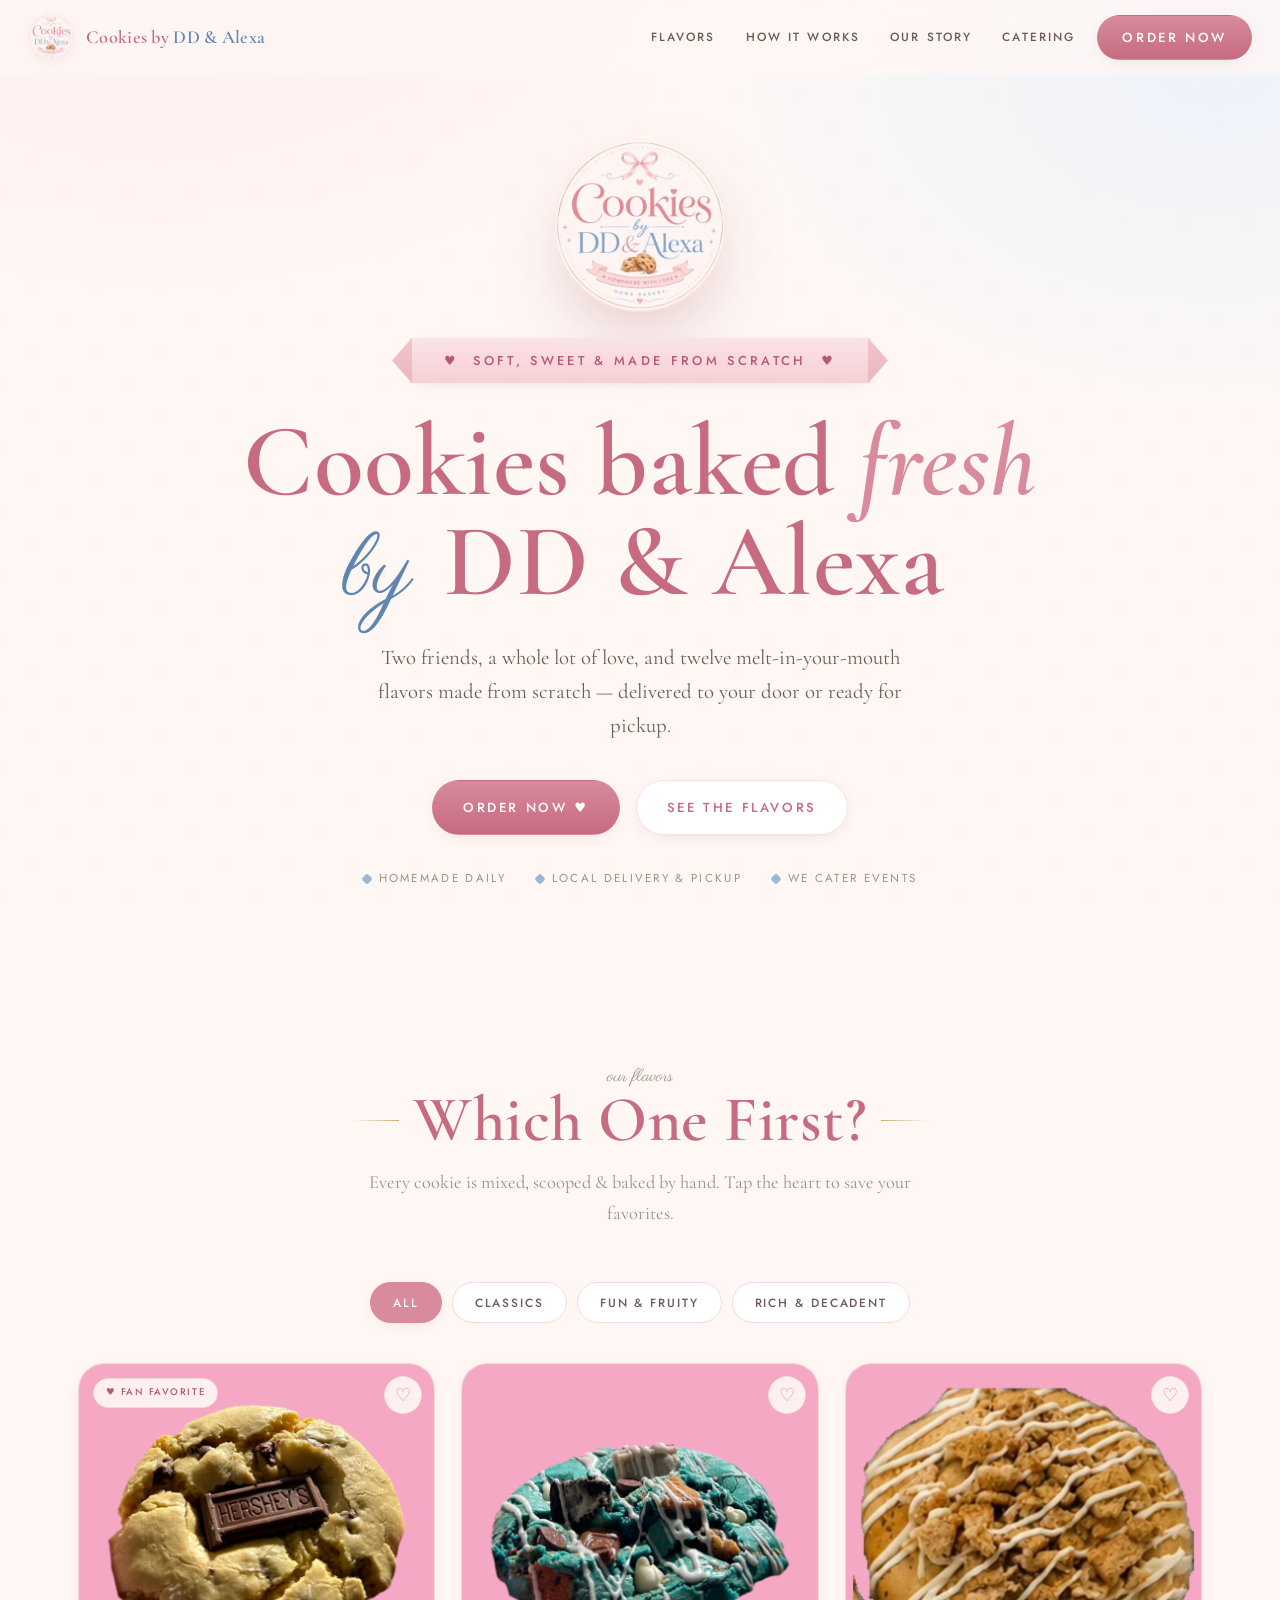
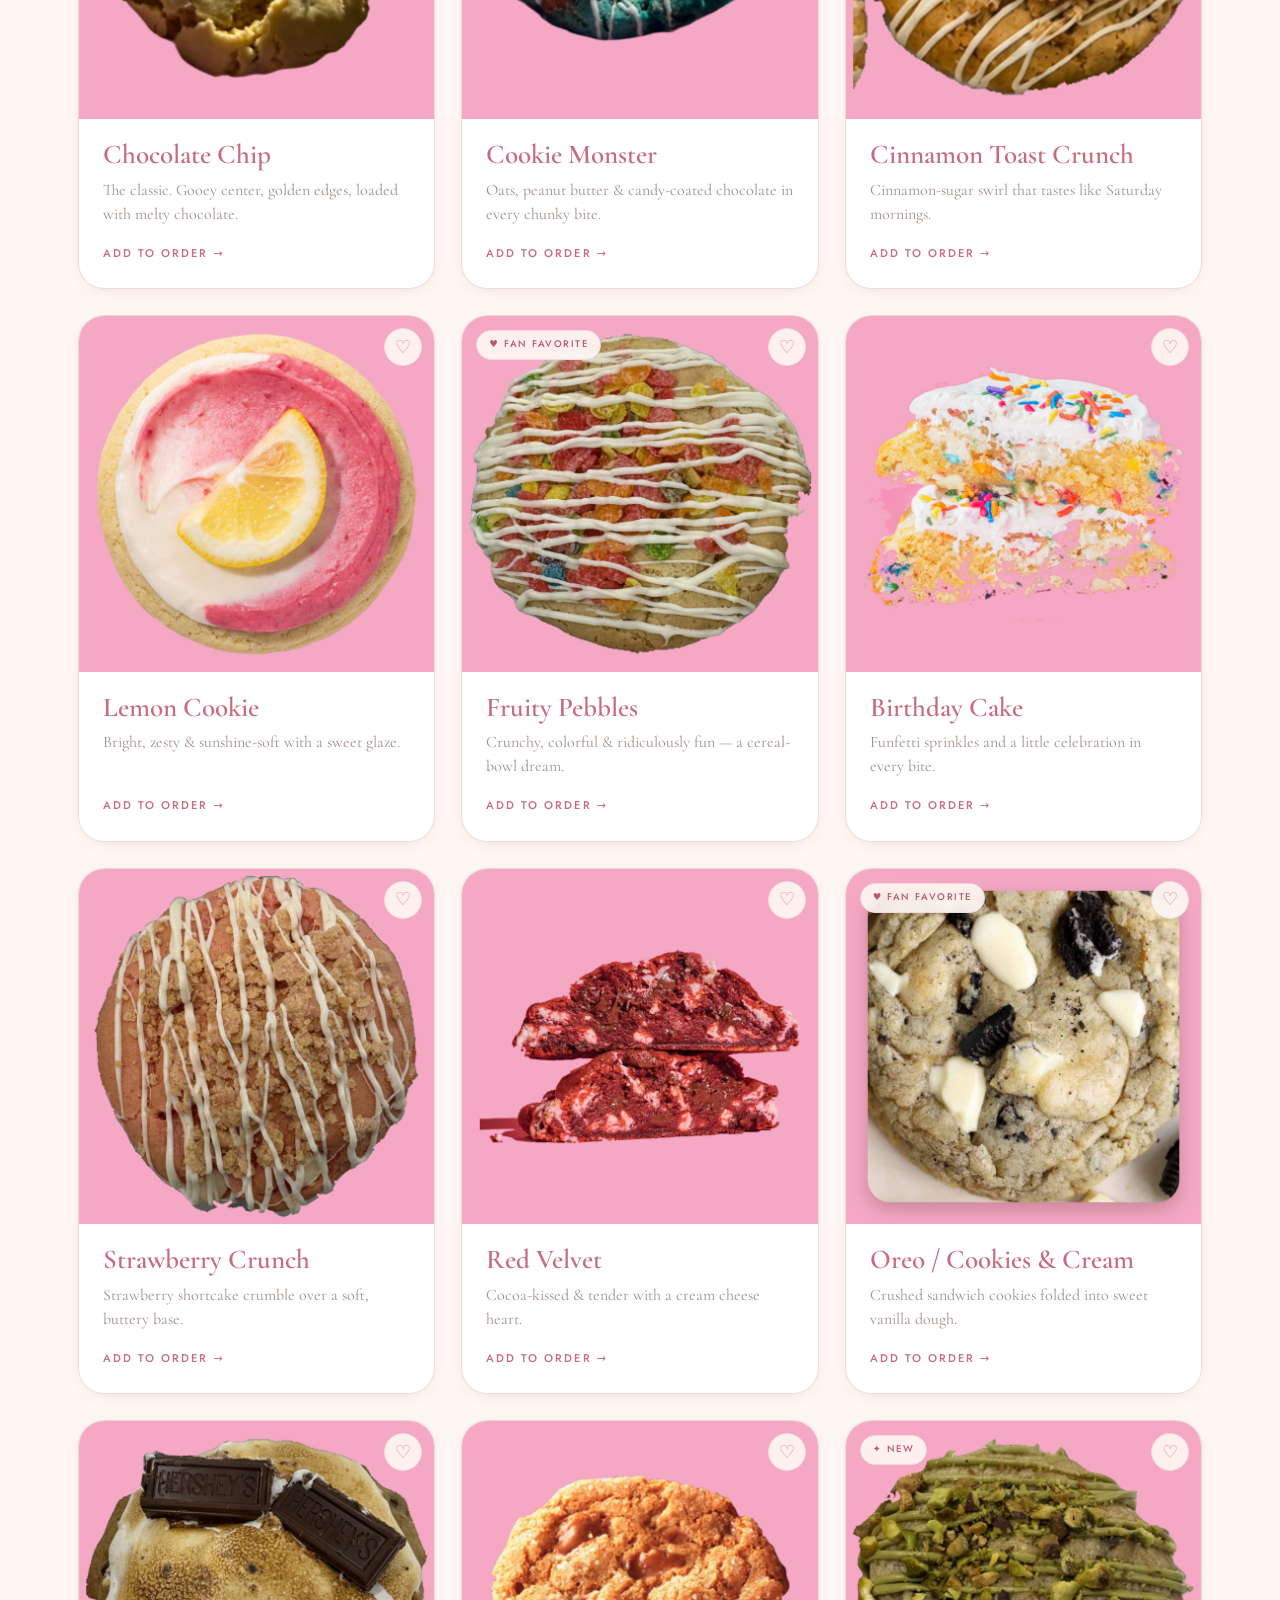
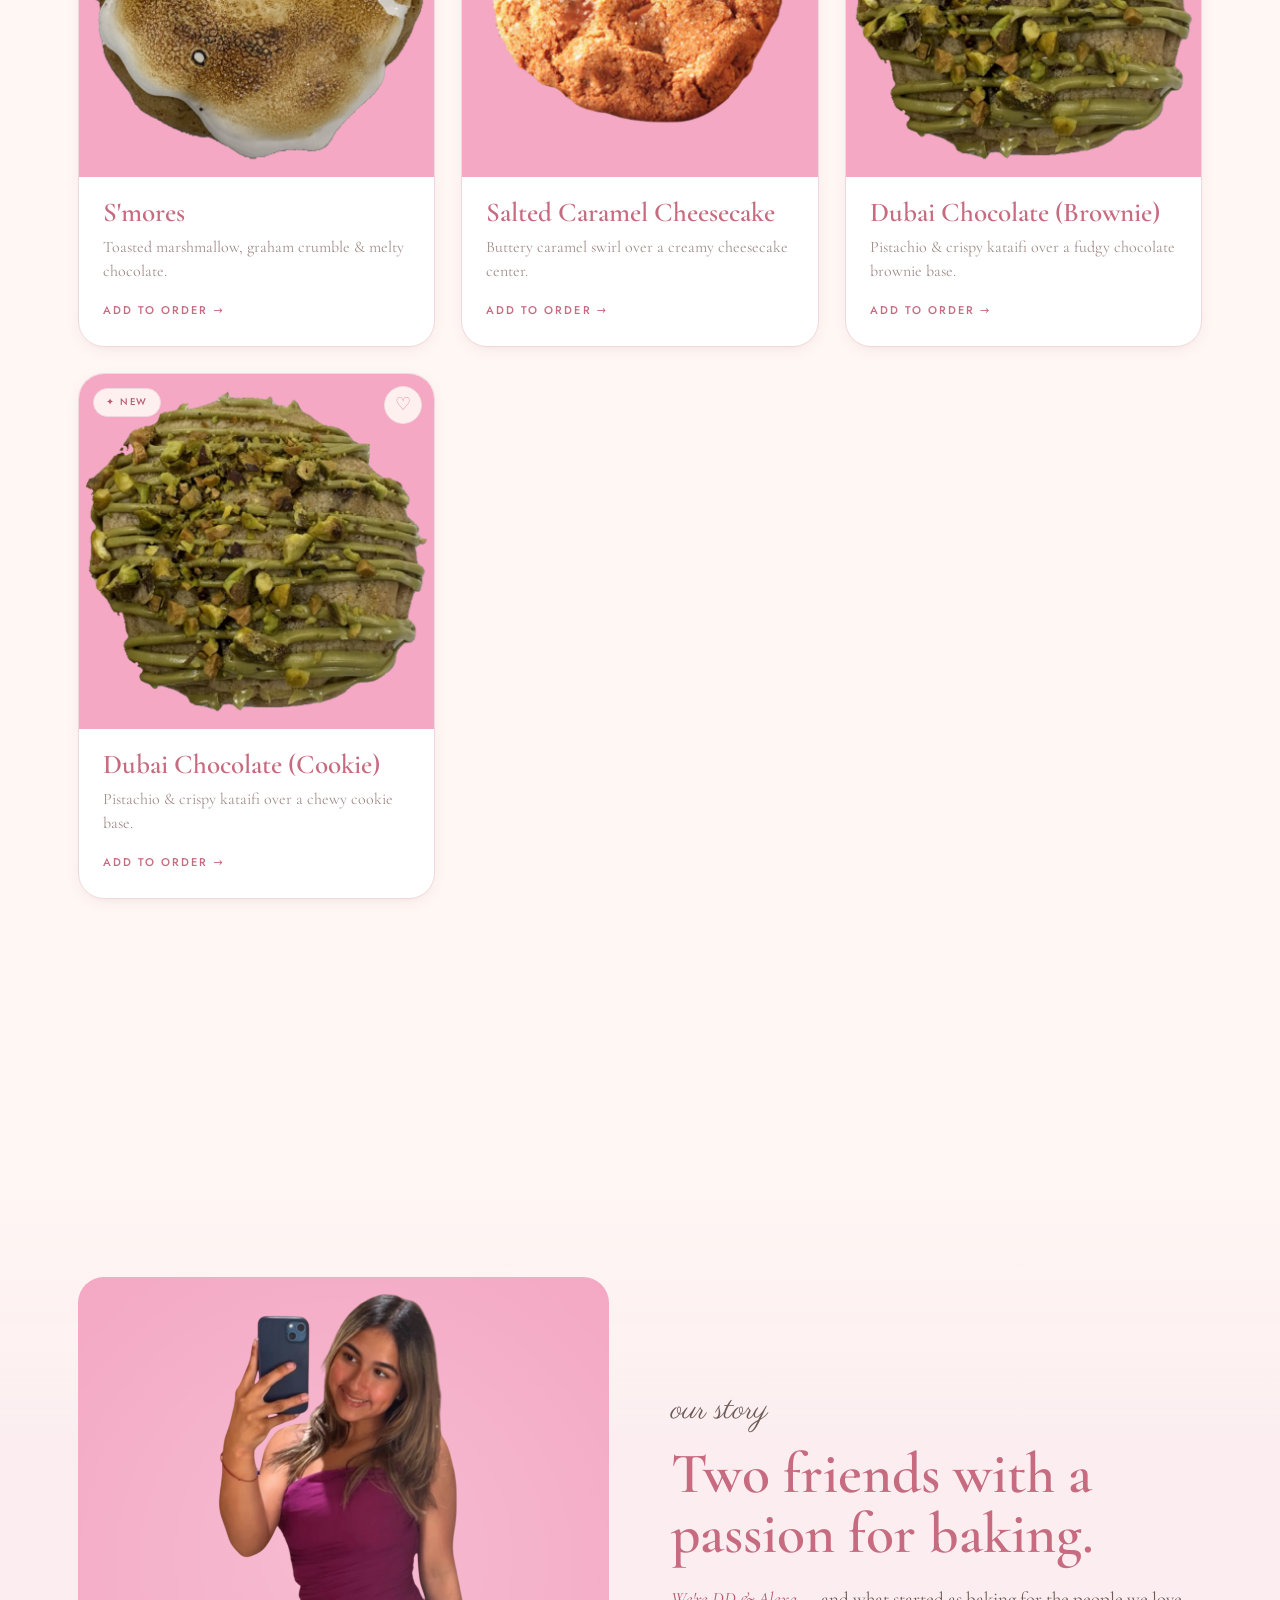
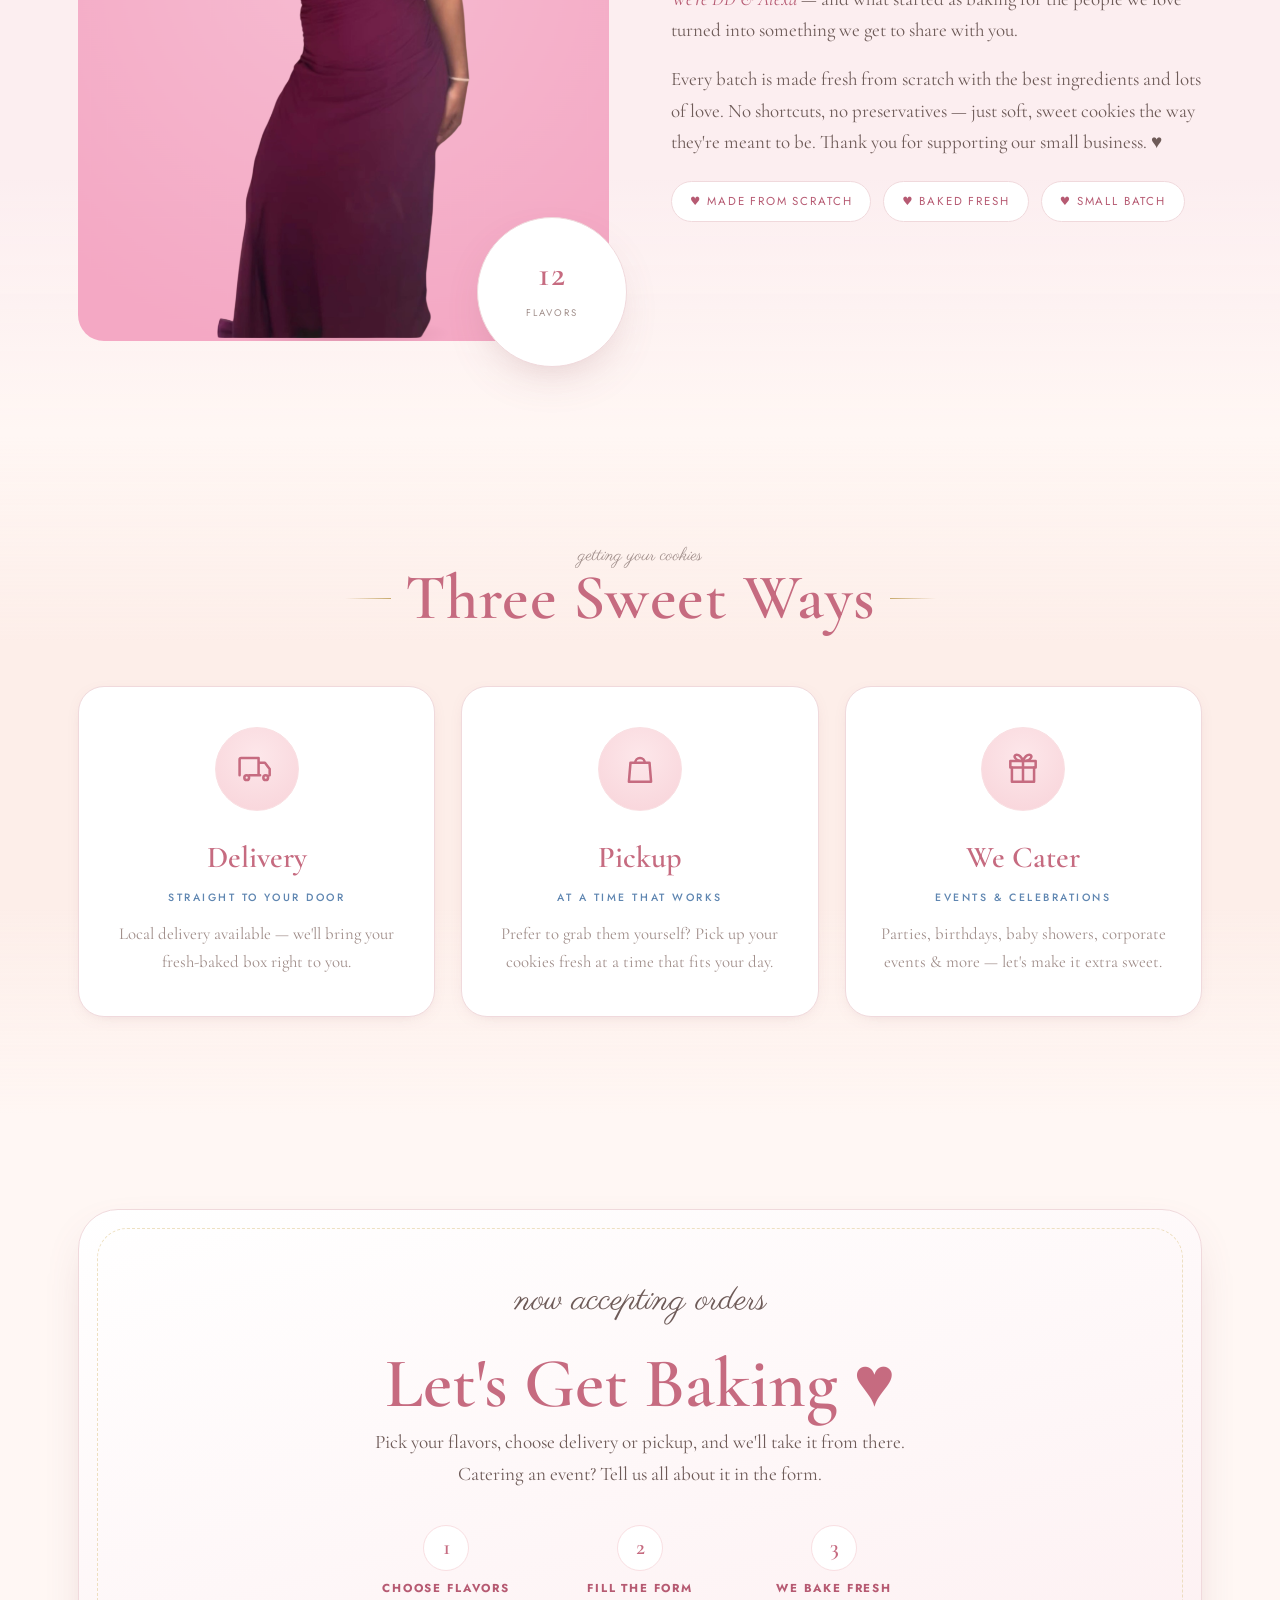
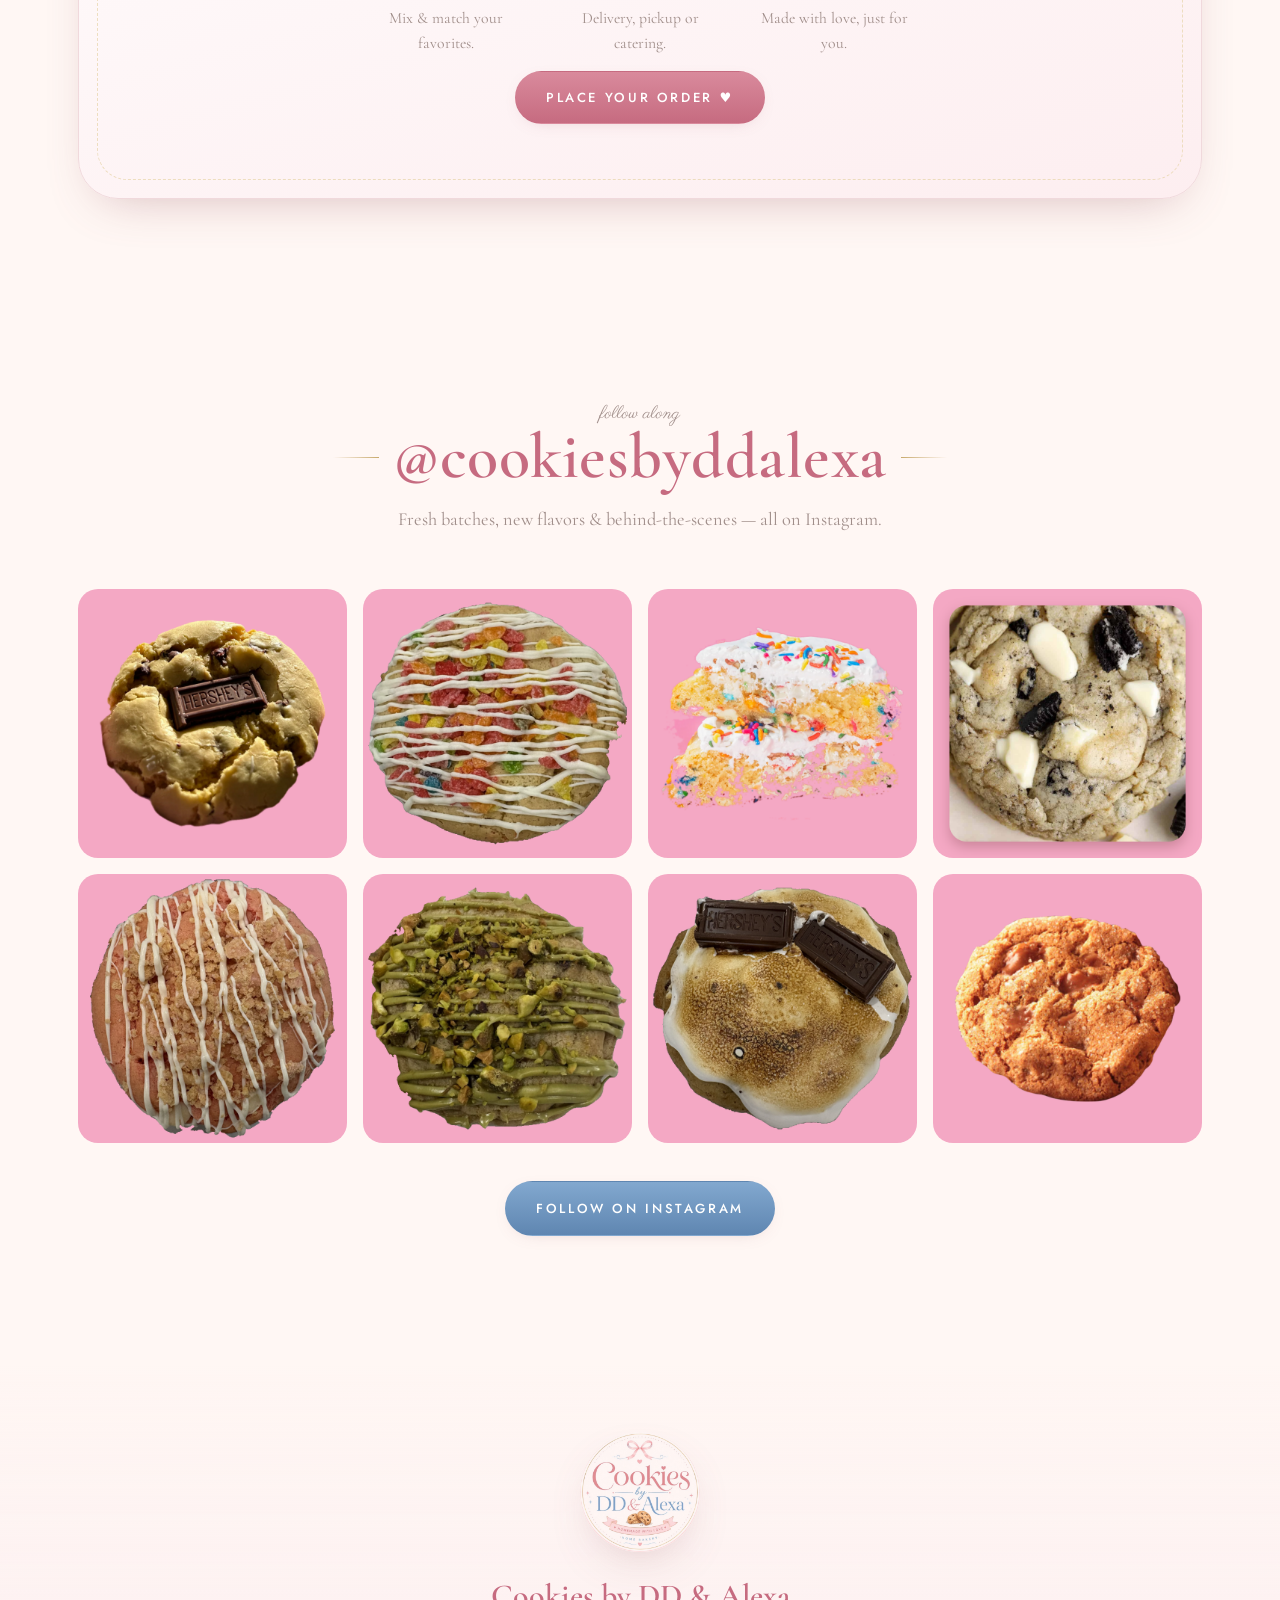
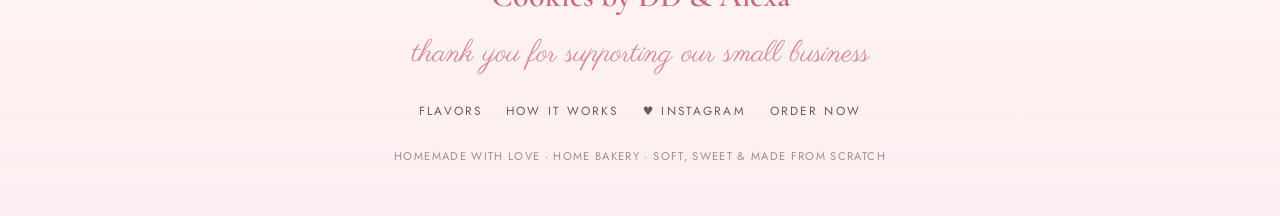
==== commit 447ec389: "Add full-screen order flow, orders dashboard, and updated cookie photos - Replace Google Form link w" ====
--- a/cookies-site/index.html
+++ b/cookies-site/index.html
@@ -186,31 +186,160 @@
   </div>
 </footer>
 
-<!-- ========== ORDER MODAL ========== -->
-<div class="modal-back" id="modal">
-  <div class="modal" role="dialog" aria-modal="true">
-    <button class="x" id="modalX" aria-label="Close">×</button>
-    <img src="assets/logo.png" alt="" />
-    <h3>How would you like it?</h3>
-    <p>Both go to the same quick order form.</p>
-    <div class="opts">
-      <a class="opt" data-form-go data-mode="delivery">
-        <span class="oi"><svg viewBox="0 0 24 24" fill="none" stroke="currentColor" stroke-width="1.6" stroke-linecap="round" stroke-linejoin="round"><path d="M1 16V6a1 1 0 0 1 1-1h11v11M13 8h4l3 4v4M5.5 19a1.5 1.5 0 1 0 0-3 1.5 1.5 0 0 0 0 3Zm12 0a1.5 1.5 0 1 0 0-3 1.5 1.5 0 0 0 0 3ZM7 16h7"/></svg></span>
-        <span><b>Delivery</b><small>We'll bring them to your door</small></span>
-        <span class="arr">→</span>
-      </a>
-      <a class="opt" data-form-go data-mode="pickup">
-        <span class="oi"><svg viewBox="0 0 24 24" fill="none" stroke="currentColor" stroke-width="1.6" stroke-linecap="round" stroke-linejoin="round"><path d="M6 8h12l1 12H5L6 8Z"/><path d="M9 8a3 3 0 0 1 6 0"/></svg></span>
-        <span><b>Pickup</b><small>Grab them fresh at a set time</small></span>
-        <span class="arr">→</span>
-      </a>
-      <a class="opt" data-form-go data-mode="catering">
-        <span class="oi"><svg viewBox="0 0 24 24" fill="none" stroke="currentColor" stroke-width="1.6" stroke-linecap="round" stroke-linejoin="round"><path d="M20 7H4v4h16V7Z"/><path d="M5 11v9h14v-9M12 7v13M12 7s-1.5-4-4-4-1.5 4 4 4Zm0 0s1.5-4 4-4 1.5 4-4 4Z"/></svg></span>
-        <span><b>Catering</b><small>Parties, showers &amp; events</small></span>
-        <span class="arr">→</span>
-      </a>
-    </div>
-  </div>
+<!-- ========== FULL-SCREEN ORDER FLOW ========== -->
+<div class="order-flow" id="orderFlow" role="dialog" aria-modal="true" aria-label="Place your order">
+  <form id="orderForm" class="flow-form">
+    <!-- hidden / anti-spam -->
+    <input type="checkbox" name="botcheck" class="hp" tabindex="-1" autocomplete="off" />
+    <input type="hidden" name="subject" value="New cookie order from the website 🍪" />
+    <input type="hidden" name="from_name" value="Cookies by DD & Alexa" />
+    <input type="hidden" name="Order Type" id="modeField" value="" />
+
+    <!-- ===== FLOW HEADER ===== -->
+    <header class="flow-head">
+      <a class="flow-brand" href="#top"><img src="assets/logo.png" alt="" /><b>Cookies by <span>DD&nbsp;&amp;&nbsp;Alexa</span></b></a>
+      <div class="flow-progress" id="flowProgress">
+        <span class="dot" data-dot="1"><i>1</i><small>Method</small></span>
+        <span class="dot" data-dot="2"><i>2</i><small>Cookies</small></span>
+        <span class="dot" data-dot="3"><i>3</i><small>Details</small></span>
+        <span class="dot" data-dot="4"><i>4</i><small>Review</small></span>
+      </div>
+      <button type="button" class="flow-x" id="flowX" aria-label="Close">×</button>
+    </header>
+
+    <div class="flow-body">
+
+      <!-- ===== STEP 1: METHOD ===== -->
+      <section class="flow-step" data-step="1">
+        <div class="flow-inner">
+          <p class="eyebrow">step one</p>
+          <h2>How would you like your cookies?</h2>
+          <p class="flow-sub">Choose how you'll get them — this sets the rules for your order.</p>
+          <div class="method-cards">
+            <button type="button" class="method-card" data-method="Delivery">
+              <span class="mc-icon"><svg viewBox="0 0 24 24" fill="none" stroke="currentColor" stroke-width="1.6" stroke-linecap="round" stroke-linejoin="round"><path d="M1 16V6a1 1 0 0 1 1-1h11v11M13 8h4l3 4v4M5.5 19a1.5 1.5 0 1 0 0-3 1.5 1.5 0 0 0 0 3Zm12 0a1.5 1.5 0 1 0 0-3 1.5 1.5 0 0 0 0 3ZM7 16h7"/></svg></span>
+              <b>Delivery</b>
+              <small>We'll bring them to your door.</small>
+              <em>5 cookie minimum • fee varies by location</em>
+            </button>
+            <button type="button" class="method-card" data-method="Pickup">
+              <span class="mc-icon"><svg viewBox="0 0 24 24" fill="none" stroke="currentColor" stroke-width="1.6" stroke-linecap="round" stroke-linejoin="round"><path d="M6 8h12l1 12H5L6 8Z"/><path d="M9 8a3 3 0 0 1 6 0"/></svg></span>
+              <b>Pickup</b>
+              <small>Grab them fresh — DM us for spots.</small>
+              <em>No minimum • no delivery fee</em>
+            </button>
+            <button type="button" class="method-card" data-method="Catering">
+              <span class="mc-icon"><svg viewBox="0 0 24 24" fill="none" stroke="currentColor" stroke-width="1.6" stroke-linecap="round" stroke-linejoin="round"><path d="M20 7H4v4h16V7Z"/><path d="M5 11v9h14v-9M12 7v13M12 7s-1.5-4-4-4-1.5 4 4 4Zm0 0s1.5-4 4-4 1.5 4-4 4Z"/></svg></span>
+              <b>Catering</b>
+              <small>Parties, showers &amp; events.</small>
+              <em>Tell us all about your event</em>
+            </button>
+          </div>
+          <p class="flow-note">All orders must be placed at least <b>3 days in advance</b>.</p>
+        </div>
+      </section>
+
+      <!-- ===== STEP 2: COOKIES ===== -->
+      <section class="flow-step" data-step="2" hidden>
+        <div class="flow-inner wide">
+          <p class="eyebrow"><span data-mode-eyebrow>Delivery</span> · step two</p>
+          <h2>Pick your cookies</h2>
+          <p class="flow-sub" id="cookieSub">Tap a cookie to add it, then set how many of each.</p>
+          <div class="gallery" id="flavorGallery"></div>
+        </div>
+      </section>
+
+      <!-- ===== STEP 3: DETAILS ===== -->
+      <section class="flow-step" data-step="3" hidden>
+        <div class="flow-inner">
+          <p class="eyebrow"><span data-mode-eyebrow>Delivery</span> · step three</p>
+          <h2>Your details</h2>
+          <p class="flow-sub">We'll use these to confirm your order and arrange payment.</p>
+
+          <div class="detail-grid">
+            <label class="field">
+              <span>Your full name *</span>
+              <input type="text" name="Name" autocomplete="name" placeholder="Jane Doe" />
+            </label>
+            <label class="field" data-addr-field>
+              <span>Your address *</span>
+              <input type="text" name="Address" autocomplete="street-address" placeholder="Street, city, zip" />
+            </label>
+            <label class="field">
+              <span>Best way to reach you *</span>
+              <input type="text" name="Contact 1" placeholder="Phone, IG handle, email…" />
+            </label>
+            <label class="field">
+              <span>Backup contact *</span>
+              <input type="text" name="Contact 2" placeholder="Second way to reach you" />
+            </label>
+            <label class="field">
+              <span>Preferred payment *</span>
+              <select name="Payment">
+                <option value="" disabled selected>Choose…</option>
+                <option>Cash</option>
+                <option>Cash App</option>
+                <option>Apple Cash (NOT tap)</option>
+                <option>Zelle</option>
+                <option>Venmo</option>
+                <option>Other</option>
+              </select>
+            </label>
+            <label class="field">
+              <span>Needed by *</span>
+              <input type="date" name="Date Needed" />
+            </label>
+            <label class="field span-2">
+              <span>Anything else? <small>Custom cookie idea, allergies, event details…</small></span>
+              <textarea name="Notes" rows="3" placeholder="Tell us about your order ♥"></textarea>
+            </label>
+          </div>
+        </div>
+      </section>
+
+      <!-- ===== STEP 4: REVIEW ===== -->
+      <section class="flow-step" data-step="4" hidden>
+        <div class="flow-inner">
+          <p class="eyebrow">step four</p>
+          <h2>Review &amp; send</h2>
+          <p class="flow-sub">Here's everything — make sure it looks right.</p>
+
+          <div class="review-card" id="reviewCard"><!-- filled by JS --></div>
+
+          <label class="accept">
+            <input type="checkbox" name="Accepted Terms" id="acceptBox" value="Yes" />
+            <span>I understand delivery requires a <b>5-cookie minimum</b> — otherwise I'll pick up (DM <a href="https://www.instagram.com/cookiesbyddalexa" target="_blank" rel="noopener">@cookiesbyddalexa</a> for pickup spots), and orders are placed 3+ days ahead.</span>
+          </label>
+          <p class="flow-note">We'll reach out to confirm details, delivery fee &amp; final total. Payment is arranged after.</p>
+        </div>
+      </section>
+
+      <!-- ===== SUCCESS ===== -->
+      <section class="flow-step" data-step="done" hidden>
+        <div class="flow-inner center">
+          <img class="done-logo" src="assets/logo.png" alt="" />
+          <h2>Order sent! ♥</h2>
+          <p class="flow-sub">Thank you! We got your order and we'll reach out shortly to confirm the details. Can't wait to bake for you!</p>
+          <button type="button" class="btn btn-primary" id="doneClose">Done</button>
+        </div>
+      </section>
+
+    </div>
+
+    <!-- ===== STICKY FOOTER (cart + nav) ===== -->
+    <footer class="flow-foot" id="flowFoot">
+      <div class="foot-cart">
+        <span class="fc-count" id="cartCount">0 cookies</span>
+        <span class="fc-total" id="cartTotal">$0</span>
+        <span class="fc-min" id="cartMin" hidden></span>
+      </div>
+      <div class="foot-nav">
+        <button type="button" class="btn btn-ghost flow-back" id="flowBack">← Back</button>
+        <button type="button" class="btn btn-primary flow-next" id="flowNext">Next →</button>
+        <button type="submit" class="btn btn-primary flow-submit" id="flowSubmit" hidden>Send My Order ♥</button>
+      </div>
+    </footer>
+  </form>
 </div>
 
 <button class="totop" id="totop" aria-label="Back to top">
--- a/cookies-site/styles.css
+++ b/cookies-site/styles.css
@@ -362,33 +362,171 @@
 .ph img{ width:100%; height:100%; object-fit:cover; display:block; }
 .ph .ph-heart{ position:absolute; font-size:2.4rem; color:rgba(224,112,131,.32); top:16px; right:18px; }
 
-/* ---------- order modal ---------- */
-.modal-back{
-  position:fixed; inset:0; z-index:100; background:rgba(110,70,80,.42); backdrop-filter:blur(6px);
-  display:grid; place-content:center; padding:24px; opacity:0; pointer-events:none; transition:.3s;
-}
-.modal-back.open{ opacity:1; pointer-events:auto; }
-.modal{
-  background:var(--cream); border-radius:32px; max-width:480px; width:100%; padding:44px 40px; text-align:center;
-  box-shadow:var(--shadow-lg); border:1px solid var(--line); position:relative;
-  transform:translateY(18px) scale(.97); transition:.34s cubic-bezier(.2,.8,.3,1);
-}
-.modal-back.open .modal{ transform:none; }
-.modal .x{ position:absolute; top:16px; right:18px; background:none; border:0; font-size:1.5rem; cursor:pointer; color:var(--ink-soft); line-height:1; }
-.modal img{ width:78px; height:78px; border-radius:50%; margin:0 auto 14px; box-shadow:var(--shadow-sm); }
-.modal h3{ font-family:var(--font-display); font-weight:600; font-size:2.2rem; color:var(--rose-deep); margin:0 0 4px; }
-.modal p{ color:var(--ink-soft); margin:0 0 26px; font-size:1.05rem; }
-.modal .opts{ display:grid; gap:12px; }
-.modal .opt{
-  display:flex; align-items:center; gap:16px; text-align:left; padding:16px 20px; border-radius:18px;
-  background:#fff; border:1.5px solid var(--line); cursor:pointer; transition:.25s;
-}
-.modal .opt:hover{ border-color:var(--rose); transform:translateY(-2px); box-shadow:var(--shadow-sm); }
-.modal .opt .oi{ width:46px; height:46px; border-radius:50%; display:grid; place-content:center; background:#fceef0; color:var(--rose-deep); flex:none; }
-.modal .opt .oi svg{ width:24px; height:24px; }
-.modal .opt b{ font-family:var(--font-label); text-transform:uppercase; letter-spacing:.14em; font-size:.8rem; color:var(--rose-ink); display:block; }
-.modal .opt small{ color:var(--ink-soft); font-size:.92rem; }
-.modal .opt .arr{ margin-left:auto; color:var(--rose); }
+
+/* ============================================================
+   FULL-SCREEN ORDER FLOW
+   ============================================================ */
+.order-flow{
+  position:fixed; inset:0; z-index:200; background:var(--cream);
+  display:flex; flex-direction:column; opacity:0; pointer-events:none;
+  transform:scale(1.01); transition:.32s cubic-bezier(.2,.8,.3,1);
+}
+.order-flow.open{ opacity:1; pointer-events:auto; transform:none; }
+.flow-form{ display:flex; flex-direction:column; height:100%; }
+
+/* ---- header + progress ---- */
+.flow-head{
+  display:grid; grid-template-columns:1fr auto 1fr; align-items:center; gap:16px;
+  padding:16px 28px; border-bottom:1px solid var(--line); background:rgba(255,247,244,.9);
+  backdrop-filter:blur(6px); flex:none;
+}
+.flow-brand{ display:flex; align-items:center; gap:10px; text-decoration:none; }
+.flow-brand img{ width:40px; height:40px; border-radius:50%; box-shadow:var(--shadow-sm); }
+.flow-brand b{ font-family:var(--font-display); font-weight:600; font-size:1.05rem; color:var(--rose-deep); }
+.flow-brand b span{ color:var(--blue-deep); }
+.flow-x{ justify-self:end; background:none; border:0; font-size:2rem; line-height:1; color:var(--ink-soft); cursor:pointer; transition:.2s; }
+.flow-x:hover{ color:var(--rose-deep); transform:rotate(90deg); }
+
+.flow-progress{ display:flex; align-items:center; gap:6px; }
+.flow-progress .dot{ display:flex; flex-direction:column; align-items:center; gap:4px; position:relative; padding:0 14px; }
+.flow-progress .dot::after{ content:""; position:absolute; right:-8px; top:13px; width:16px; height:2px; background:var(--line); }
+.flow-progress .dot:last-child::after{ display:none; }
+.flow-progress .dot i{
+  width:28px; height:28px; border-radius:50%; display:grid; place-content:center; font-style:normal;
+  font-weight:600; font-size:.85rem; background:#fff; border:1.5px solid var(--line); color:var(--ink-soft); transition:.25s;
+}
+.flow-progress .dot small{ font-family:var(--font-label); text-transform:uppercase; letter-spacing:.08em; font-size:.58rem; color:var(--ink-soft); transition:.25s; }
+.flow-progress .dot.now i{ background:var(--rose); border-color:var(--rose); color:#fff; box-shadow:0 0 0 4px rgba(217,138,156,.18); }
+.flow-progress .dot.now small{ color:var(--rose-deep); }
+.flow-progress .dot.done i{ background:var(--blue); border-color:var(--blue); color:#fff; }
+.flow-progress .dot.done::after{ background:var(--blue); }
+
+/* ---- body / steps ---- */
+.flow-body{ flex:1; overflow-y:auto; padding:38px 28px 28px; }
+.flow-inner{ max-width:560px; margin:0 auto; }
+.flow-inner.wide{ max-width:980px; }
+.flow-inner.center{ text-align:center; }
+.flow-step{ animation:flowIn .4s cubic-bezier(.2,.8,.3,1); }
+@keyframes flowIn{ from{ opacity:0; transform:translateY(16px); } to{ opacity:1; transform:none; } }
+.flow-inner h2{ font-family:var(--font-display); font-weight:600; font-size:clamp(2rem,4vw,3rem); color:var(--rose-deep); margin:.1em 0 .2em; line-height:1.05; }
+.flow-sub{ color:var(--ink-soft); font-size:1.05rem; margin:0 0 28px; }
+.flow-note{ font-size:.84rem; color:var(--ink-soft); margin-top:22px; text-align:center; }
+.flow-note b{ color:var(--rose-ink); }
+
+/* ---- step 1: method cards ---- */
+.method-cards{ display:grid; grid-template-columns:repeat(3,1fr); gap:16px; }
+.method-card{
+  text-align:left; background:#fff; border:1.5px solid var(--line); border-radius:20px; padding:24px 22px;
+  cursor:pointer; transition:.22s; display:flex; flex-direction:column; gap:6px; font:inherit;
+}
+.method-card:hover{ border-color:var(--rose); transform:translateY(-4px); box-shadow:var(--shadow-md); }
+.method-card.chosen{ border-color:var(--rose); box-shadow:0 0 0 3px rgba(217,138,156,.2); }
+.mc-icon{ width:52px; height:52px; border-radius:50%; display:grid; place-content:center; background:#fceef0; color:var(--rose-deep); margin-bottom:8px; }
+.mc-icon svg{ width:26px; height:26px; }
+.method-card b{ font-family:var(--font-display); font-size:1.5rem; font-weight:600; color:var(--rose-deep); }
+.method-card small{ color:var(--ink); font-size:.95rem; }
+.method-card em{ font-style:normal; font-family:var(--font-label); text-transform:uppercase; letter-spacing:.06em; font-size:.62rem; color:var(--blue-deep); margin-top:6px; }
+
+/* ---- step 2: photo gallery ---- */
+.gallery{ display:grid; grid-template-columns:repeat(auto-fill,minmax(190px,1fr)); gap:18px; }
+.gcard{
+  background:#fff; border:1.5px solid var(--line); border-radius:18px; overflow:hidden;
+  display:flex; flex-direction:column; transition:.2s;
+}
+.gcard.active{ border-color:var(--rose); box-shadow:0 0 0 3px rgba(217,138,156,.18); }
+.gcard-photo{ position:relative; aspect-ratio:1/1; background:var(--cream-2); }
+.gcard-photo img{ width:100%; height:100%; object-fit:cover; display:block; }
+.gcard-badge{
+  position:absolute; top:10px; right:10px; min-width:28px; height:28px; padding:0 8px; border-radius:14px;
+  background:var(--rose-deep); color:#fff; font-weight:700; font-size:.85rem; display:grid; place-content:center; box-shadow:var(--shadow-sm);
+}
+.gcard-body{ display:flex; align-items:baseline; justify-content:space-between; gap:8px; padding:12px 14px 4px; }
+.gcard-body h4{ font-family:var(--font-display); font-weight:600; font-size:1.15rem; color:var(--rose-deep); margin:0; line-height:1.1; }
+.gcard-price{ font-weight:700; color:var(--ink); flex:none; }
+.gcard-step{ display:flex; align-items:center; justify-content:center; gap:10px; padding:8px 14px 14px; }
+.step-btn{
+  width:34px; height:34px; border-radius:50%; border:1.5px solid var(--line); background:#fff;
+  font-size:1.3rem; line-height:1; color:var(--rose-deep); cursor:pointer; transition:.18s; display:grid; place-content:center;
+}
+.step-btn:hover{ border-color:var(--rose); background:var(--rose); color:#fff; }
+.step-btn:active{ transform:scale(.9); }
+.step-count{ min-width:28px; text-align:center; font-weight:700; font-size:1.05rem; color:var(--ink); }
+
+/* ---- step 3: detail fields ---- */
+.detail-grid{ display:grid; grid-template-columns:1fr 1fr; gap:18px; }
+.detail-grid .span-2{ grid-column:1 / -1; }
+.field{ display:grid; gap:6px; }
+.field > span{ font-family:var(--font-label); text-transform:uppercase; letter-spacing:.1em; font-size:.7rem; color:var(--rose-ink); font-weight:600; }
+.field > span small{ text-transform:none; letter-spacing:0; font-weight:400; color:var(--ink-soft); }
+.field input, .field select, .field textarea{
+  width:100%; padding:13px 15px; border:1.5px solid var(--line); border-radius:12px;
+  background:#fff; color:var(--ink); font:inherit; font-size:.98rem; transition:.2s;
+}
+.field input:focus, .field select:focus, .field textarea:focus{
+  outline:none; border-color:var(--rose); box-shadow:0 0 0 3px rgba(217,138,156,.18);
+}
+.field textarea{ resize:vertical; }
+
+/* ---- step 4: review ---- */
+.review-card{ background:#fff; border:1.5px solid var(--line); border-radius:20px; padding:26px; margin-bottom:22px; }
+.rv-mode{ font-family:var(--font-label); text-transform:uppercase; letter-spacing:.14em; font-size:.72rem; color:var(--blue-deep); margin-bottom:14px; }
+.rv-cookies{ list-style:none; margin:0 0 14px; padding:0 0 14px; border-bottom:1px dashed var(--line); display:grid; gap:8px; }
+.rv-cookies li{ display:flex; justify-content:space-between; gap:12px; color:var(--ink); }
+.rv-cookies li b{ color:var(--rose-deep); flex:none; }
+.rv-tot{ display:flex; justify-content:space-between; align-items:baseline; padding-bottom:16px; margin-bottom:16px; border-bottom:1px solid var(--line); }
+.rv-tot span{ font-weight:600; color:var(--ink); }
+.rv-tot b{ font-size:1.5rem; color:var(--rose-deep); }
+.rv-tot b small{ font-size:.72rem; font-weight:400; color:var(--ink-soft); margin-left:4px; }
+.rv-details{ display:grid; gap:10px; }
+.rv-row{ display:flex; justify-content:space-between; gap:16px; font-size:.95rem; }
+.rv-row span{ color:var(--ink-soft); flex:none; }
+.rv-row b{ color:var(--ink); text-align:right; font-weight:600; }
+
+.accept{ display:flex; gap:10px; align-items:flex-start; font-size:.88rem; line-height:1.5; color:var(--ink); cursor:pointer; }
+.accept input{ width:20px; height:20px; flex:none; margin-top:1px; accent-color:var(--rose-deep); cursor:pointer; }
+.accept b{ color:var(--rose-ink); }
+.accept a{ color:var(--blue-deep); text-decoration:underline; }
+
+.done-logo{ width:96px; height:96px; border-radius:50%; box-shadow:var(--shadow-sm); margin:0 auto 18px; }
+
+/* ---- sticky footer (cart + nav) ---- */
+.flow-foot{
+  display:flex; align-items:center; justify-content:space-between; gap:16px; flex:none;
+  padding:16px 28px; border-top:1px solid var(--line); background:rgba(255,247,244,.95); backdrop-filter:blur(6px);
+}
+.foot-cart{ display:none; align-items:center; gap:12px; flex-wrap:wrap; }
+.flow-foot.show-cart .foot-cart{ display:flex; }
+.fc-count{ font-weight:600; color:var(--ink); }
+.fc-total{ font-size:1.3rem; font-weight:700; color:var(--rose-deep); }
+.fc-min{ font-size:.8rem; color:var(--rose-ink); background:#fceef0; border:1px solid var(--blush); padding:4px 10px; border-radius:999px; }
+.foot-nav{ display:flex; gap:12px; margin-left:auto; }
+.flow-back, .flow-next, .flow-submit{ padding:13px 26px; }
+.flow-next.blocked, .flow-submit:disabled, .flow-next:disabled{ opacity:.45; cursor:not-allowed; }
+
+/* honeypot */
+.hp{ position:absolute !important; left:-9999px; opacity:0; width:0; height:0; }
+
+/* the [hidden] attribute must win over .btn's display:inline-flex, or the
+   submit/next buttons stay visible on the wrong steps */
+.flow-foot [hidden]{ display:none !important; }
+
+/* ---- responsive ---- */
+@media(max-width:780px){
+  .flow-head{ grid-template-columns:auto 1fr auto; padding:12px 16px; }
+  .flow-brand b{ display:none; }
+  .flow-progress .dot{ padding:0 8px; }
+  .flow-progress .dot small{ display:none; }
+  .flow-progress .dot::after{ right:-5px; width:10px; }
+  .flow-body{ padding:26px 16px 20px; }
+  .method-cards{ grid-template-columns:1fr; }
+  .detail-grid{ grid-template-columns:1fr; }
+  .gallery{ grid-template-columns:repeat(2,1fr); gap:12px; }
+  .flow-foot{ flex-direction:column; align-items:stretch; gap:12px; padding:14px 16px; }
+  .foot-nav{ margin-left:0; }
+  .flow-back, .flow-next, .flow-submit{ flex:1; justify-content:center; }
+}
+@media(max-width:380px){ .gallery{ grid-template-columns:1fr; } }
+
 
 /* ---------- reveal on scroll ---------- */
 .reveal{ opacity:0; transform:translateY(26px); transition:.7s cubic-bezier(.2,.7,.3,1); }
